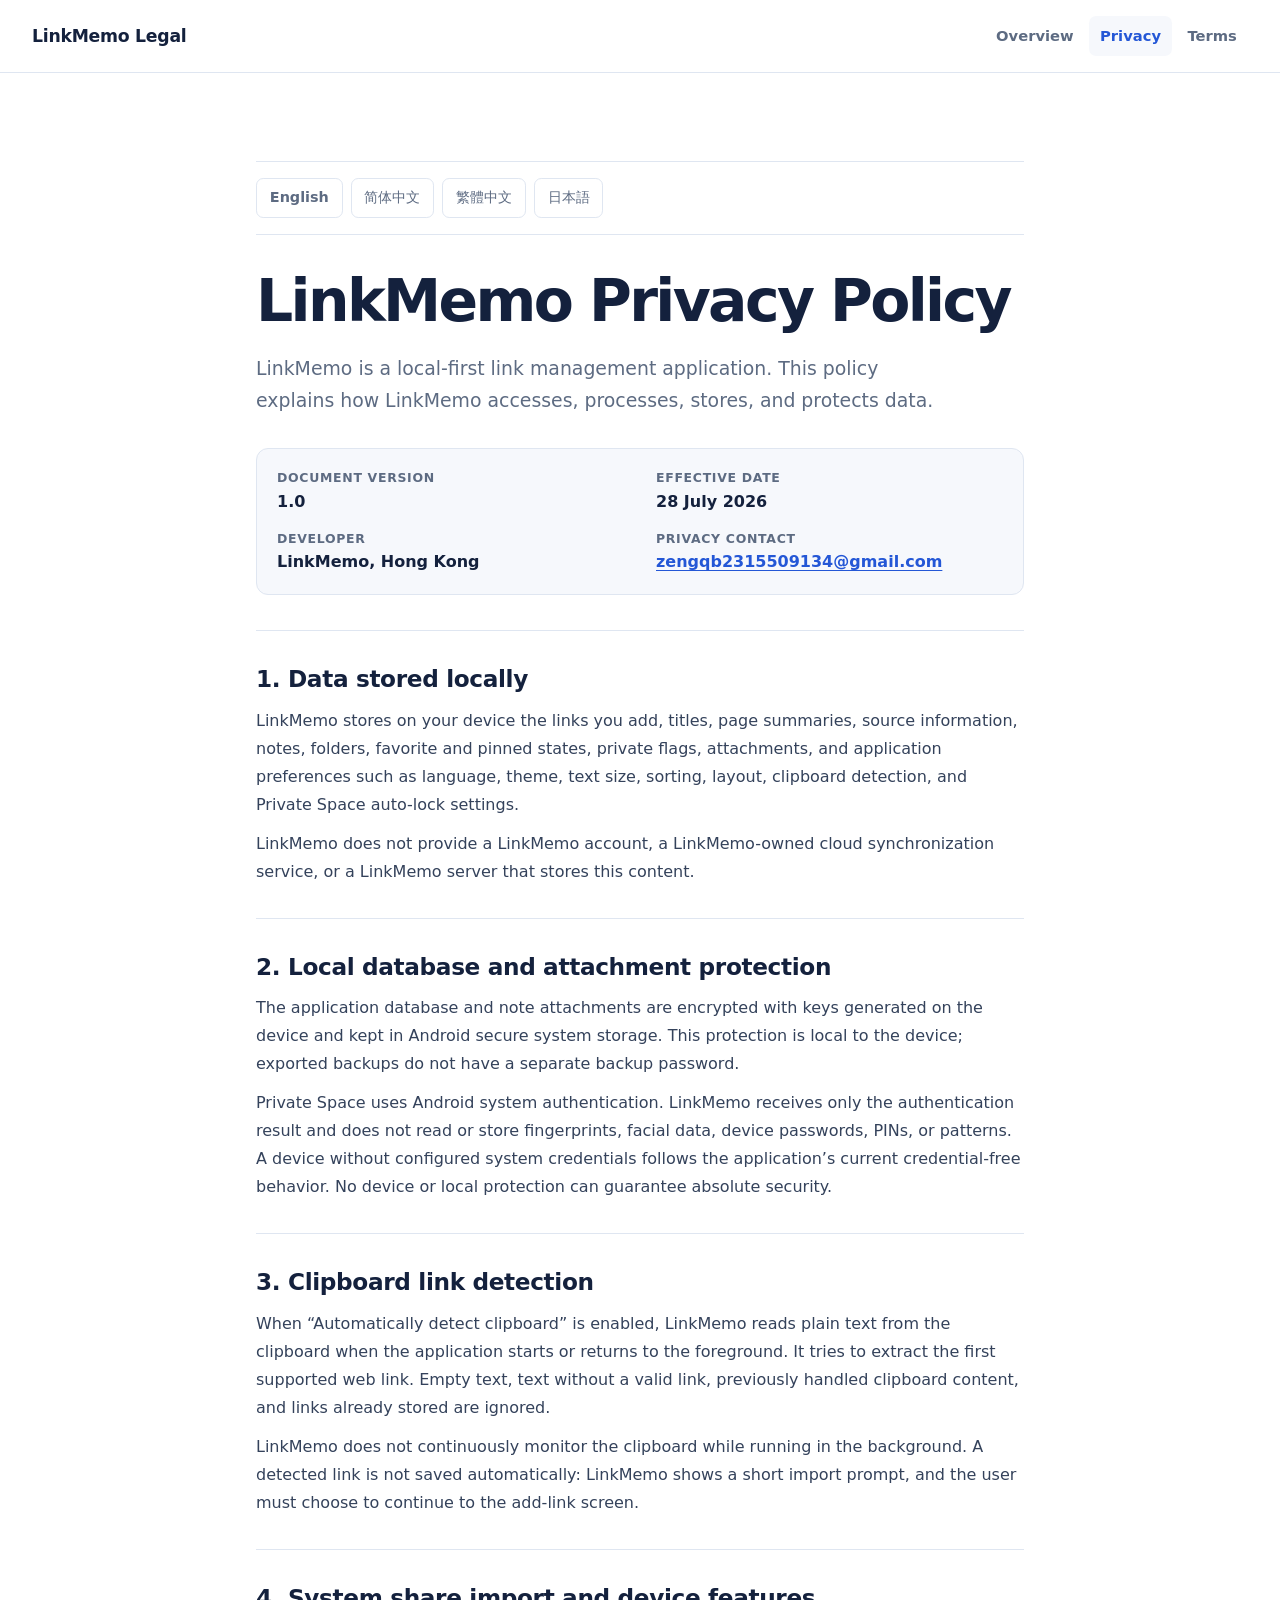
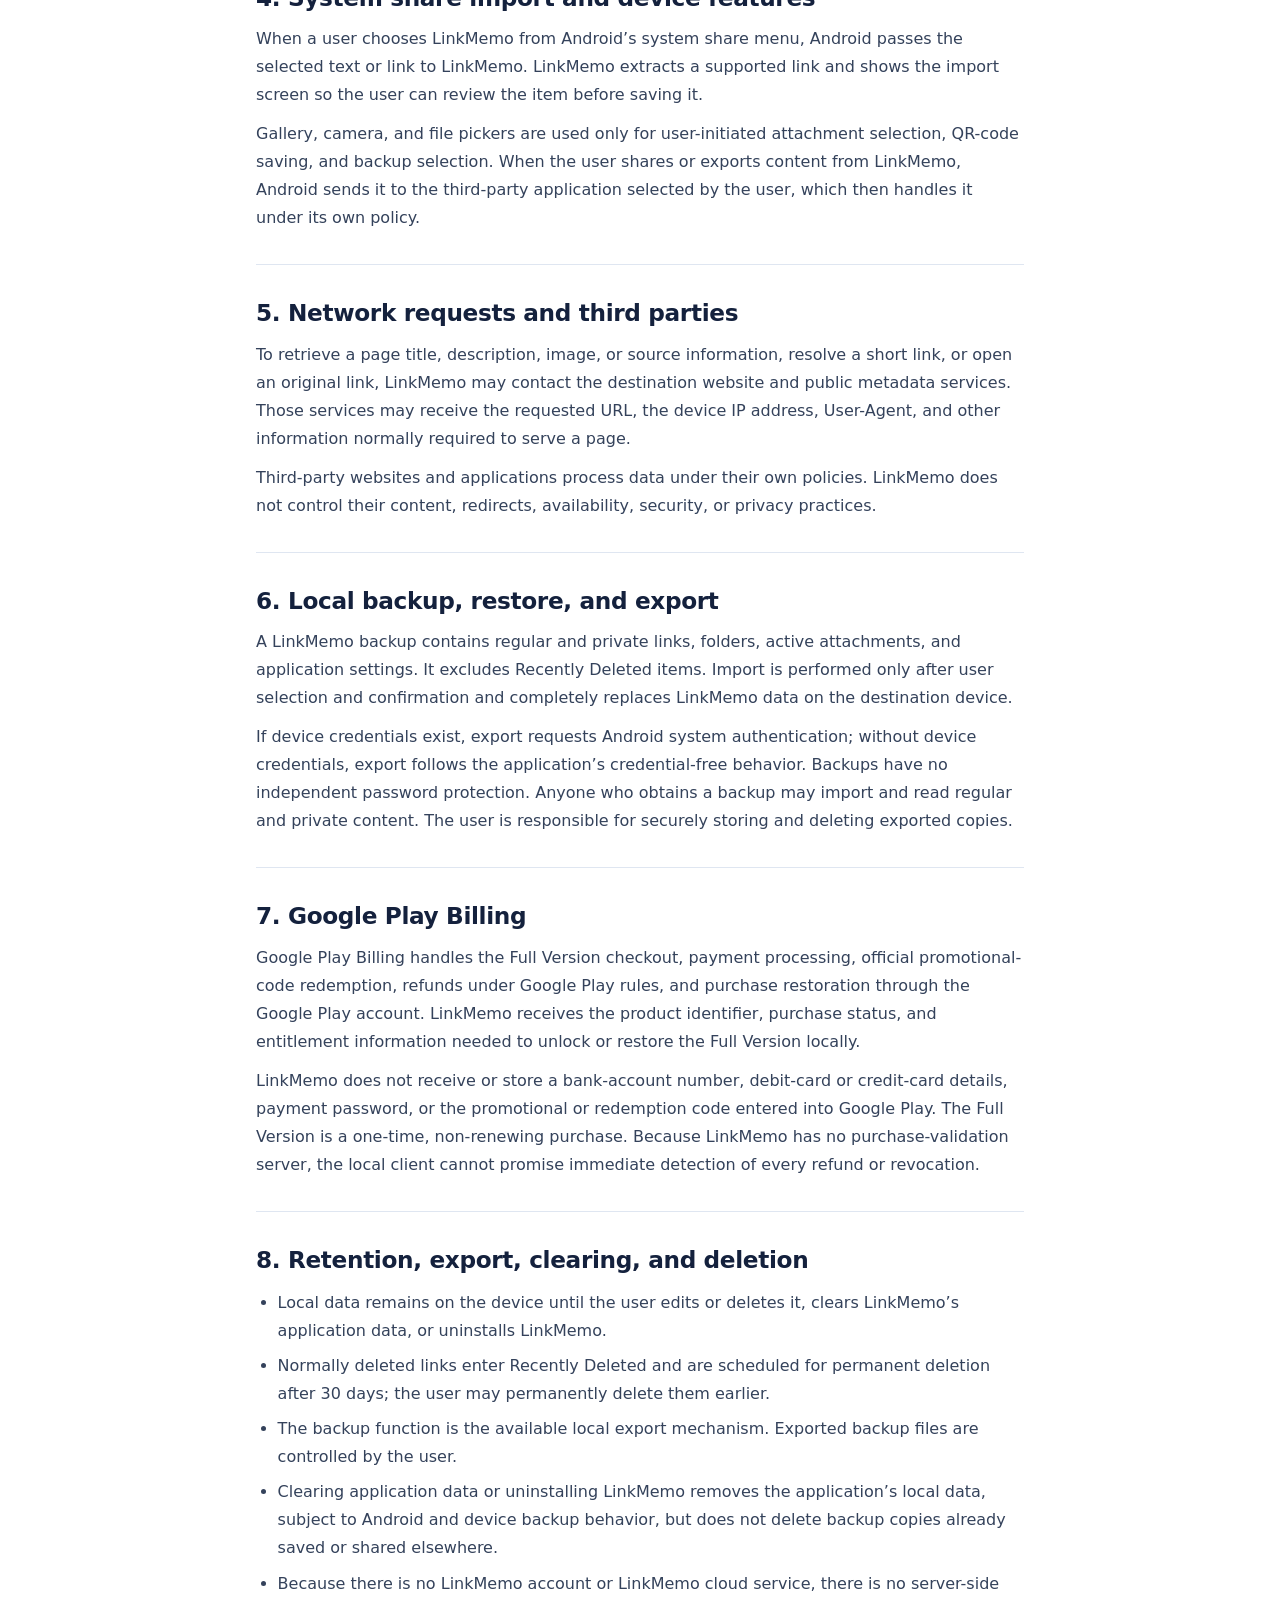
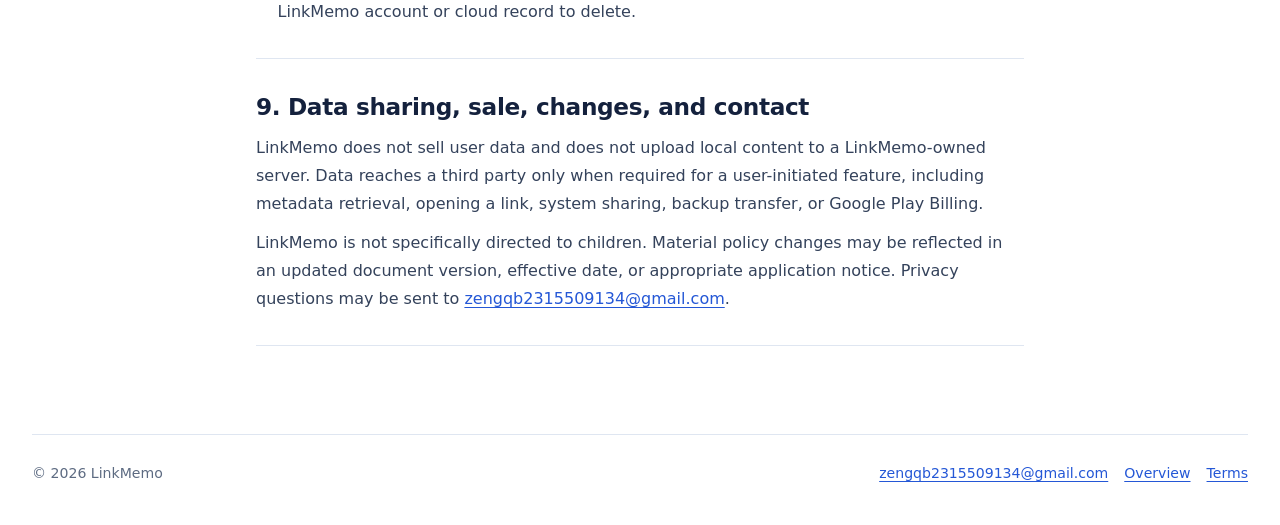
==== privacy.html @ 9e6c11bb "Publish LinkMemo legal pages" ====
<!doctype html>
<html lang="en">
  <head>
    <meta charset="utf-8">
    <meta name="viewport" content="width=device-width, initial-scale=1">
    <meta name="description" content="LinkMemo Privacy Policy.">
    <title>LinkMemo Privacy Policy</title>
    <link rel="stylesheet" href="styles.css">
  </head>
  <body>
    <a class="skip-link" href="#content">Skip to content</a>
    <header class="site-header">
      <div class="header-inner">
        <a class="brand" href="index.html">LinkMemo Legal</a>
        <nav class="site-nav" aria-label="Primary navigation">
          <a href="index.html">Overview</a>
          <a href="privacy.html" aria-current="page">Privacy</a>
          <a href="terms.html">Terms</a>
        </nav>
      </div>
    </header>

    <main id="content" class="page-shell">
      <nav class="language-switcher" aria-label="Language">
        <a href="#en" lang="en">English</a>
        <a href="#zh-cn" lang="zh-CN">简体中文</a>
        <a href="#zh-tw" lang="zh-Hant">繁體中文</a>
        <a href="#ja" lang="ja">日本語</a>
      </nav>

      <div class="language-stack">
        <article id="en" class="language-panel" lang="en">
          <header class="document-header">
            <h1>LinkMemo Privacy Policy</h1>
            <p class="document-summary">
              LinkMemo is a local-first link management application. This policy
              explains how LinkMemo accesses, processes, stores, and protects data.
            </p>
            <dl class="document-meta">
              <div><dt>Document version</dt><dd>1.0</dd></div>
              <div><dt>Effective date</dt><dd><time datetime="2026-07-28">28 July 2026</time></dd></div>
              <div><dt>Developer</dt><dd>LinkMemo, Hong Kong</dd></div>
              <div><dt>Privacy contact</dt><dd><a href="mailto:zengqb2315509134@gmail.com">zengqb2315509134@gmail.com</a></dd></div>
            </dl>
          </header>
          <section class="legal-section">
            <h2>1. Data stored locally</h2>
            <p>LinkMemo stores on your device the links you add, titles, page summaries, source information, notes, folders, favorite and pinned states, private flags, attachments, and application preferences such as language, theme, text size, sorting, layout, clipboard detection, and Private Space auto-lock settings.</p>
            <p>LinkMemo does not provide a LinkMemo account, a LinkMemo-owned cloud synchronization service, or a LinkMemo server that stores this content.</p>
          </section>
          <section class="legal-section">
            <h2>2. Local database and attachment protection</h2>
            <p>The application database and note attachments are encrypted with keys generated on the device and kept in Android secure system storage. This protection is local to the device; exported backups do not have a separate backup password.</p>
            <p>Private Space uses Android system authentication. LinkMemo receives only the authentication result and does not read or store fingerprints, facial data, device passwords, PINs, or patterns. A device without configured system credentials follows the application’s current credential-free behavior. No device or local protection can guarantee absolute security.</p>
          </section>
          <section class="legal-section">
            <h2>3. Clipboard link detection</h2>
            <p>When “Automatically detect clipboard” is enabled, LinkMemo reads plain text from the clipboard when the application starts or returns to the foreground. It tries to extract the first supported web link. Empty text, text without a valid link, previously handled clipboard content, and links already stored are ignored.</p>
            <p>LinkMemo does not continuously monitor the clipboard while running in the background. A detected link is not saved automatically: LinkMemo shows a short import prompt, and the user must choose to continue to the add-link screen.</p>
          </section>
          <section class="legal-section">
            <h2>4. System share import and device features</h2>
            <p>When a user chooses LinkMemo from Android’s system share menu, Android passes the selected text or link to LinkMemo. LinkMemo extracts a supported link and shows the import screen so the user can review the item before saving it.</p>
            <p>Gallery, camera, and file pickers are used only for user-initiated attachment selection, QR-code saving, and backup selection. When the user shares or exports content from LinkMemo, Android sends it to the third-party application selected by the user, which then handles it under its own policy.</p>
          </section>
          <section class="legal-section">
            <h2>5. Network requests and third parties</h2>
            <p>To retrieve a page title, description, image, or source information, resolve a short link, or open an original link, LinkMemo may contact the destination website and public metadata services. Those services may receive the requested URL, the device IP address, User-Agent, and other information normally required to serve a page.</p>
            <p>Third-party websites and applications process data under their own policies. LinkMemo does not control their content, redirects, availability, security, or privacy practices.</p>
          </section>
          <section class="legal-section">
            <h2>6. Local backup, restore, and export</h2>
            <p>A LinkMemo backup contains regular and private links, folders, active attachments, and application settings. It excludes Recently Deleted items. Import is performed only after user selection and confirmation and completely replaces LinkMemo data on the destination device.</p>
            <p>If device credentials exist, export requests Android system authentication; without device credentials, export follows the application’s credential-free behavior. Backups have no independent password protection. Anyone who obtains a backup may import and read regular and private content. The user is responsible for securely storing and deleting exported copies.</p>
          </section>
          <section class="legal-section">
            <h2>7. Google Play Billing</h2>
            <p>Google Play Billing handles the Full Version checkout, payment processing, official promotional-code redemption, refunds under Google Play rules, and purchase restoration through the Google Play account. LinkMemo receives the product identifier, purchase status, and entitlement information needed to unlock or restore the Full Version locally.</p>
            <p>LinkMemo does not receive or store a bank-account number, debit-card or credit-card details, payment password, or the promotional or redemption code entered into Google Play. The Full Version is a one-time, non-renewing purchase. Because LinkMemo has no purchase-validation server, the local client cannot promise immediate detection of every refund or revocation.</p>
          </section>
          <section class="legal-section">
            <h2>8. Retention, export, clearing, and deletion</h2>
            <ul>
              <li>Local data remains on the device until the user edits or deletes it, clears LinkMemo’s application data, or uninstalls LinkMemo.</li>
              <li>Normally deleted links enter Recently Deleted and are scheduled for permanent deletion after 30 days; the user may permanently delete them earlier.</li>
              <li>The backup function is the available local export mechanism. Exported backup files are controlled by the user.</li>
              <li>Clearing application data or uninstalling LinkMemo removes the application’s local data, subject to Android and device backup behavior, but does not delete backup copies already saved or shared elsewhere.</li>
              <li>Because there is no LinkMemo account or LinkMemo cloud service, there is no server-side LinkMemo account or cloud record to delete.</li>
            </ul>
          </section>
          <section class="legal-section">
            <h2>9. Data sharing, sale, changes, and contact</h2>
            <p>LinkMemo does not sell user data and does not upload local content to a LinkMemo-owned server. Data reaches a third party only when required for a user-initiated feature, including metadata retrieval, opening a link, system sharing, backup transfer, or Google Play Billing.</p>
            <p>LinkMemo is not specifically directed to children. Material policy changes may be reflected in an updated document version, effective date, or appropriate application notice. Privacy questions may be sent to <a href="mailto:zengqb2315509134@gmail.com">zengqb2315509134@gmail.com</a>.</p>
          </section>
        </article>

        <article id="zh-cn" class="language-panel" lang="zh-CN">
          <header class="document-header">
            <h1>LinkMemo 隐私政策</h1>
            <p class="document-summary">LinkMemo是一款以本地存储为主的链接管理应用。本政策说明LinkMemo如何访问、处理、保存和保护数据。</p>
            <dl class="document-meta">
              <div><dt>文档版本</dt><dd>1.0</dd></div>
              <div><dt>生效日期</dt><dd><time datetime="2026-07-28">2026年7月28日</time></dd></div>
              <div><dt>开发者名称</dt><dd>LinkMemo（香港）</dd></div>
              <div><dt>隐私联系邮箱</dt><dd><a href="mailto:zengqb2315509134@gmail.com">zengqb2315509134@gmail.com</a></dd></div>
            </dl>
          </header>
          <section class="legal-section">
            <h2>1. 本地保存的数据</h2>
            <p>LinkMemo会在设备本地保存用户主动添加的链接、标题、网页摘要、来源信息、备注、文件夹、收藏与置顶状态、私密标记、附件，以及语言、主题、字号、排序、布局、剪贴板检测和私密空间自动锁定等应用设置。</p>
            <p>LinkMemo不提供LinkMemo账号、自有云同步服务，也没有保存这些内容的LinkMemo服务器。</p>
          </section>
          <section class="legal-section">
            <h2>2. 本地数据库与附件保护</h2>
            <p>应用数据库和备注附件使用设备本地生成并保存在Android系统安全存储中的密钥进行加密。该保护仅适用于设备本地；导出的备份文件没有独立备份密码。</p>
            <p>私密空间使用Android系统身份验证。LinkMemo只接收验证结果，不读取或保存指纹、面容、设备密码、PIN或图案。没有设置系统凭据的设备会按照应用当前的免凭据规则运行。任何设备或本地保护都无法保证绝对安全。</p>
          </section>
          <section class="legal-section">
            <h2>3. 剪贴板链接检测</h2>
            <p>启用“自动检测剪贴板”后，LinkMemo会在应用启动或重新回到前台时读取剪贴板纯文本，并尝试提取其中第一个受支持的网页链接。空文本、不含有效链接的文本、已经处理过的剪贴板内容以及已保存的重复链接会被忽略。</p>
            <p>LinkMemo不会在后台持续监控剪贴板，也不会自动保存检测到的链接。应用只会短暂显示导入提示，用户需要主动点击后才会进入添加链接页面。</p>
          </section>
          <section class="legal-section">
            <h2>4. 系统分享导入与设备功能</h2>
            <p>用户从Android系统分享菜单选择LinkMemo时，Android会把用户选择的文本或链接交给LinkMemo。LinkMemo会提取受支持的链接并显示导入页面，由用户检查后决定是否保存。</p>
            <p>相册、相机和文件选择器仅用于用户主动选择附件、保存二维码或选择备份。用户从LinkMemo分享或导出内容时，Android会把内容交给用户选择的第三方应用，后续处理受该第三方政策约束。</p>
          </section>
          <section class="legal-section">
            <h2>5. 网络请求与第三方</h2>
            <p>为获取网页标题、描述、图片或来源信息、解析短链接或打开原链接，LinkMemo可能连接目标网站及公开元数据服务。这些服务可能收到请求URL、设备IP地址、User-Agent以及正常提供网页所需的信息。</p>
            <p>第三方网站和应用按照其自身政策处理数据。LinkMemo无法控制其内容、跳转、可用性、安全性或隐私做法。</p>
          </section>
          <section class="legal-section">
            <h2>6. 本地备份、恢复与导出</h2>
            <p>LinkMemo备份包含普通和私密链接、文件夹、有效附件及应用设置，但不包含最近删除。导入只会在用户选择文件并确认后进行，并会完全替换目标设备中的LinkMemo数据。</p>
            <p>设备设有系统凭据时，导出会请求Android系统验证；没有系统凭据时，导出按照应用当前的免凭据规则进行。备份没有独立密码保护，任何取得备份的人都可能导入并读取普通及私密内容。用户负责安全保管和删除导出的副本。</p>
          </section>
          <section class="legal-section">
            <h2>7. Google Play Billing</h2>
            <p>Google Play Billing负责完整版结账与付款处理、官方促销码兑换、依Google Play规则进行的退款，以及通过Google Play账号恢复购买。LinkMemo会接收在本地解锁或恢复完整版所需的商品标识、购买状态和权益信息。</p>
            <p>LinkMemo不会接收或保存银行账户、借记卡或信用卡资料、付款密码，也不会接收用户在Google Play输入的促销码或兑换码。完整版是一次性买断，不是订阅且不会自动续费。由于LinkMemo没有购买验证服务器，本地客户端无法承诺立即识别每一次退款或权益撤销。</p>
          </section>
          <section class="legal-section">
            <h2>8. 数据保留、导出、清除与删除</h2>
            <ul>
              <li>本地数据会保留在设备上，直至用户编辑或删除、清除LinkMemo应用数据或卸载LinkMemo。</li>
              <li>普通删除的链接会进入最近删除，并计划在30天后永久清除；用户可以提前永久删除。</li>
              <li>备份功能是当前提供的本地导出方式，导出的备份文件由用户控制。</li>
              <li>清除应用数据或卸载LinkMemo会移除应用本地数据，但仍受Android和设备备份行为影响；已经保存或分享至其他位置的备份副本不会因此删除。</li>
              <li>由于没有LinkMemo账号或云服务，因此不存在需要删除的LinkMemo服务端账号或云端记录。</li>
            </ul>
          </section>
          <section class="legal-section">
            <h2>9. 数据分享、出售、政策变更与联系</h2>
            <p>LinkMemo不会出售用户数据，也不会把本地内容上传到LinkMemo自有服务器。只有用户主动使用网页信息获取、打开链接、系统分享、备份传输或Google Play Billing等功能时，相关数据才会按功能需要交给对应第三方。</p>
            <p>LinkMemo并非专门面向儿童设计。若政策发生重要变化，会更新文档版本、生效日期或在应用中提供适当通知。隐私问题请联系<a href="mailto:zengqb2315509134@gmail.com">zengqb2315509134@gmail.com</a>。</p>
          </section>
        </article>

        <article id="zh-tw" class="language-panel" lang="zh-Hant">
          <header class="document-header">
            <h1>LinkMemo 私隱政策</h1>
            <p class="document-summary">LinkMemo是一款以本機儲存為主的連結管理應用程式。本政策說明LinkMemo如何存取、處理、保存及保護資料。</p>
            <dl class="document-meta">
              <div><dt>文件版本</dt><dd>1.0</dd></div>
              <div><dt>生效日期</dt><dd><time datetime="2026-07-28">2026年7月28日</time></dd></div>
              <div><dt>開發者名稱</dt><dd>LinkMemo（香港）</dd></div>
              <div><dt>私隱聯絡電郵</dt><dd><a href="mailto:zengqb2315509134@gmail.com">zengqb2315509134@gmail.com</a></dd></div>
            </dl>
          </header>
          <section class="legal-section">
            <h2>1. 本機儲存的資料</h2>
            <p>LinkMemo會在裝置本機儲存用戶主動加入的連結、標題、網頁摘要、來源資料、備註、資料夾、收藏與置頂狀態、私密標記、附件，以及語言、主題、字體大小、排序、版面、剪貼簿偵測和私密空間自動鎖定等設定。</p>
            <p>LinkMemo不提供LinkMemo帳戶、自有雲端同步服務，也沒有儲存這些內容的LinkMemo伺服器。</p>
          </section>
          <section class="legal-section">
            <h2>2. 本機資料庫與附件保護</h2>
            <p>應用程式資料庫和備註附件使用裝置本機產生並存於Android系統安全儲存區的密鑰加密。此保護只適用於裝置本機；匯出的備份檔案沒有獨立備份密碼。</p>
            <p>私密空間使用Android系統驗證。LinkMemo只接收驗證結果，不會讀取或保存指紋、面容、裝置密碼、PIN或圖案。未設定系統憑據的裝置會按照應用程式目前的免憑據規則運作。任何裝置或本機保護均無法保證絕對安全。</p>
          </section>
          <section class="legal-section">
            <h2>3. 剪貼簿連結偵測</h2>
            <p>啟用「自動偵測剪貼簿」後，LinkMemo會在應用程式啟動或重新回到前景時讀取剪貼簿純文字，並嘗試擷取第一個支援的網頁連結。空白文字、不含有效連結的文字、已處理的剪貼簿內容及已儲存的重複連結會被忽略。</p>
            <p>LinkMemo不會在背景持續監察剪貼簿，也不會自動儲存偵測到的連結。應用程式只會短暫顯示匯入提示，用戶須主動點按才會進入新增連結頁面。</p>
          </section>
          <section class="legal-section">
            <h2>4. 系統分享匯入與裝置功能</h2>
            <p>用戶從Android系統分享選單選擇LinkMemo時，Android會把所選文字或連結交給LinkMemo。LinkMemo會擷取支援的連結並顯示匯入頁面，由用戶檢查後決定是否儲存。</p>
            <p>相簿、相機及檔案選擇器只用於用戶主動選擇附件、儲存二維碼或選擇備份。用戶從LinkMemo分享或匯出內容時，Android會把內容交給用戶選擇的第三方應用程式，後續處理受該第三方政策約束。</p>
          </section>
          <section class="legal-section">
            <h2>5. 網絡請求與第三方</h2>
            <p>為取得網頁標題、描述、圖片或來源資料、解析短連結或開啟原連結，LinkMemo可能連接目標網站及公開元資料服務。這些服務可能收到請求網址、裝置IP地址、User-Agent及正常提供網頁所需的資料。</p>
            <p>第三方網站及應用程式按照其自身政策處理資料。LinkMemo無法控制其內容、跳轉、可用性、安全性或私隱做法。</p>
          </section>
          <section class="legal-section">
            <h2>6. 本機備份、還原與匯出</h2>
            <p>LinkMemo備份包含普通及私密連結、資料夾、有效附件與應用程式設定，但不包含最近刪除。匯入只會在用戶選擇檔案並確認後進行，並會完全取代目標裝置中的LinkMemo資料。</p>
            <p>裝置設有系統憑據時，匯出會要求Android系統驗證；沒有系統憑據時，匯出按照應用程式目前的免憑據規則進行。備份沒有獨立密碼保護，任何取得備份的人都可能匯入及讀取普通與私密內容。用戶負責安全保管及刪除匯出的副本。</p>
          </section>
          <section class="legal-section">
            <h2>7. Google Play Billing</h2>
            <p>Google Play Billing負責完整版結帳及付款處理、官方促銷碼兌換、依Google Play規則進行的退款，以及透過Google Play帳戶還原購買。LinkMemo會接收在本機解鎖或還原完整版所需的商品識別碼、購買狀態及權益資料。</p>
            <p>LinkMemo不會接收或保存銀行帳戶、扣賬卡或信用卡資料、付款密碼，也不會接收用戶在Google Play輸入的促銷碼或兌換碼。完整版為一次性買斷，不是訂閱且不會自動續費。由於LinkMemo沒有購買驗證伺服器，本機客戶端無法承諾立即識別每次退款或權益撤銷。</p>
          </section>
          <section class="legal-section">
            <h2>8. 資料保留、匯出、清除與刪除</h2>
            <ul>
              <li>本機資料會保留在裝置上，直至用戶編輯或刪除、清除LinkMemo應用程式資料或解除安裝LinkMemo。</li>
              <li>一般刪除的連結會進入最近刪除，並計劃於30日後永久清除；用戶可提前永久刪除。</li>
              <li>備份功能是目前提供的本機匯出方式，匯出的備份檔案由用戶控制。</li>
              <li>清除應用程式資料或解除安裝LinkMemo會移除應用程式本機資料，但仍受Android及裝置備份行為影響；已儲存或分享至其他位置的備份副本不會因此刪除。</li>
              <li>由於沒有LinkMemo帳戶或雲端服務，因此不存在需要刪除的LinkMemo伺服器帳戶或雲端記錄。</li>
            </ul>
          </section>
          <section class="legal-section">
            <h2>9. 資料分享、出售、政策變更與聯絡</h2>
            <p>LinkMemo不會出售用戶資料，也不會把本機內容上傳至LinkMemo自有伺服器。只有用戶主動使用網頁資料取得、開啟連結、系統分享、備份傳輸或Google Play Billing等功能時，相關資料才會按功能需要交予對應第三方。</p>
            <p>LinkMemo並非特別為兒童設計。如政策有重大變更，會更新文件版本、生效日期或在應用程式中提供適當通知。私隱問題請聯絡<a href="mailto:zengqb2315509134@gmail.com">zengqb2315509134@gmail.com</a>。</p>
          </section>
        </article>

        <article id="ja" class="language-panel" lang="ja">
          <header class="document-header">
            <h1>LinkMemo プライバシーポリシー</h1>
            <p class="document-summary">LinkMemoはローカル保存を基本とするリンク管理アプリです。本ポリシーは、データへのアクセス、処理、保存および保護について説明します。</p>
            <dl class="document-meta">
              <div><dt>文書バージョン</dt><dd>1.0</dd></div>
              <div><dt>施行日</dt><dd><time datetime="2026-07-28">2026年7月28日</time></dd></div>
              <div><dt>開発者名</dt><dd>LinkMemo（香港）</dd></div>
              <div><dt>プライバシー連絡先</dt><dd><a href="mailto:zengqb2315509134@gmail.com">zengqb2315509134@gmail.com</a></dd></div>
            </dl>
          </header>
          <section class="legal-section">
            <h2>1. 端末内に保存するデータ</h2>
            <p>LinkMemoは、利用者が追加したリンク、タイトル、ページ概要、提供元情報、メモ、フォルダ、お気に入り、固定状態、非公開フラグ、添付ファイル、ならびに言語、テーマ、文字サイズ、並び順、表示形式、クリップボード検出、プライベートスペースの自動ロックなどの設定を端末内に保存します。</p>
            <p>LinkMemoは、LinkMemoアカウント、独自のクラウド同期サービス、またはこれらの内容を保存するLinkMemoサーバーを提供していません。</p>
          </section>
          <section class="legal-section">
            <h2>2. ローカルデータベースと添付ファイルの保護</h2>
            <p>アプリのデータベースとメモの添付ファイルは、端末内で生成されAndroidの安全なシステムストレージに保存された鍵で暗号化されます。この保護は端末内のデータに適用され、書き出したバックアップには独立したバックアップ用パスワードがありません。</p>
            <p>プライベートスペースはAndroidのシステム認証を利用します。LinkMemoが受け取るのは認証結果のみで、指紋、顔情報、端末パスワード、PIN、パターンを読み取りまたは保存しません。システム認証情報がない端末では、アプリの現在の認証情報なしの動作に従います。端末またはローカル保護によって完全な安全性を保証することはできません。</p>
          </section>
          <section class="legal-section">
            <h2>3. クリップボードのリンク検出</h2>
            <p>「クリップボードを自動検出」が有効な場合、LinkMemoはアプリの起動時または前面に戻った時にクリップボードのプレーンテキストを読み取り、最初の対応ウェブリンクの抽出を試みます。空のテキスト、有効なリンクを含まないテキスト、処理済みのクリップボード内容、保存済みの重複リンクは無視されます。</p>
            <p>LinkMemoはバックグラウンドでクリップボードを継続監視せず、検出したリンクを自動保存しません。短時間の取込み案内を表示し、利用者が選択した場合にのみリンク追加画面へ進みます。</p>
          </section>
          <section class="legal-section">
            <h2>4. システム共有による取込みと端末機能</h2>
            <p>利用者がAndroidの共有メニューからLinkMemoを選ぶと、Androidは選択されたテキストまたはリンクをLinkMemoへ渡します。LinkMemoは対応するリンクを抽出して取込み画面を表示し、利用者は保存前に内容を確認できます。</p>
            <p>写真、カメラ、ファイル選択は、利用者が添付ファイルの選択、QRコードの保存、バックアップの選択を開始した場合にのみ使用します。LinkMemoから内容を共有または書き出す場合、Androidは利用者が選択した第三者アプリへ内容を渡し、その後は当該第三者のポリシーに従って処理されます。</p>
          </section>
          <section class="legal-section">
            <h2>5. ネットワーク要求と第三者</h2>
            <p>ページのタイトル、説明、画像、提供元情報の取得、短縮リンクの解決、元リンクの表示のため、LinkMemoは対象ウェブサイトおよび公開メタデータサービスへ接続する場合があります。これらのサービスは、要求されたURL、端末のIPアドレス、User-Agent、その他ページ提供に通常必要な情報を受け取る場合があります。</p>
            <p>第三者のウェブサイトとアプリは、それぞれのポリシーに従ってデータを処理します。LinkMemoはその内容、リダイレクト、可用性、安全性またはプライバシー慣行を管理しません。</p>
          </section>
          <section class="legal-section">
            <h2>6. ローカルバックアップ、復元、書き出し</h2>
            <p>LinkMemoのバックアップには、通常および非公開リンク、フォルダ、有効な添付ファイル、アプリ設定が含まれ、「最近削除」項目は含まれません。読込みは利用者がファイルを選択して確認した後にのみ実行され、対象端末のLinkMemoデータを完全に置き換えます。</p>
            <p>端末認証情報がある場合、書き出し前にAndroidシステム認証を求めます。認証情報がない場合は、アプリの現在の認証情報なしの動作に従います。バックアップには独立したパスワード保護がなく、取得者が通常および非公開内容を読み込んで閲覧できる可能性があります。書き出したコピーの安全な保管と削除は利用者の責任です。</p>
          </section>
          <section class="legal-section">
            <h2>7. Google Play Billing</h2>
            <p>Google Play Billingは、完全版の購入手続と支払処理、公式プロモーションコードの利用、Google Play規則に基づく返金、Google Playアカウントを通じた購入の復元を処理します。LinkMemoは、端末内で完全版を解除または復元するために必要な商品ID、購入状態および権利情報を受け取ります。</p>
            <p>LinkMemoは、銀行口座、デビットカードまたはクレジットカードの情報、支払パスワード、Google Playに入力されたプロモーションコードまたは引換コードを受け取り、保存しません。完全版は自動更新のない一回購入です。LinkMemoには購入検証サーバーがないため、ローカルクライアントがすべての返金または権利取消しを直ちに検出することは保証できません。</p>
          </section>
          <section class="legal-section">
            <h2>8. データの保持、書き出し、消去、削除</h2>
            <ul>
              <li>ローカルデータは、利用者による編集または削除、LinkMemoのアプリデータ消去、LinkMemoのアンインストールまで端末に保持されます。</li>
              <li>通常の削除を行ったリンクは「最近削除」へ移動し、30日後に完全削除される予定です。利用者はそれ以前に完全削除できます。</li>
              <li>バックアップ機能が現在提供されるローカルの書き出し方法であり、書き出したファイルは利用者が管理します。</li>
              <li>アプリデータの消去またはアンインストールはローカルのアプリデータを削除しますが、Androidおよび端末のバックアップ動作の影響を受けます。別の場所へ保存または共有済みのバックアップは削除されません。</li>
              <li>LinkMemoアカウントまたはクラウドサービスがないため、削除対象となるLinkMemo側のサーバーアカウントやクラウド記録はありません。</li>
            </ul>
          </section>
          <section class="legal-section">
            <h2>9. データ共有、販売、変更、連絡先</h2>
            <p>LinkMemoは利用者データを販売せず、ローカル内容をLinkMemo所有サーバーへアップロードしません。第三者へデータが渡るのは、ページ情報の取得、リンクの表示、システム共有、バックアップ転送、Google Play Billingなどを利用者が開始し、機能上必要な場合に限られます。</p>
            <p>LinkMemoは児童専用のサービスではありません。ポリシーに重要な変更がある場合、文書バージョン、施行日、またはアプリ内の適切な通知を更新します。プライバシーに関するお問い合わせは<a href="mailto:zengqb2315509134@gmail.com">zengqb2315509134@gmail.com</a>までお送りください。</p>
          </section>
        </article>
      </div>
    </main>

    <footer class="site-footer">
      <span>© 2026 LinkMemo</span>
      <div class="footer-links">
        <a href="mailto:zengqb2315509134@gmail.com">zengqb2315509134@gmail.com</a>
        <a href="index.html">Overview</a>
        <a href="terms.html">Terms</a>
      </div>
    </footer>
  </body>
</html>
---- styles.css ----
:root {
  color-scheme: light;
  --background: #ffffff;
  --surface: #f6f8fc;
  --surface-strong: #eef3fb;
  --text: #14213d;
  --muted: #5d6b82;
  --border: #dfe6f1;
  --accent: #2457d6;
  --accent-dark: #173eaa;
  --focus: #ffbf47;
  --content: 76rem;
  --reading: 48rem;
  font-family:
    Inter, ui-sans-serif, system-ui, -apple-system, BlinkMacSystemFont, "Segoe UI",
    "Noto Sans", "Noto Sans SC", "Noto Sans TC", "Noto Sans JP", sans-serif;
  font-synthesis: none;
}

* {
  box-sizing: border-box;
}

html {
  scroll-behavior: smooth;
}

body {
  min-width: 18rem;
  margin: 0;
  color: var(--text);
  background: var(--background);
  font-size: 1rem;
  line-height: 1.75;
  text-rendering: optimizeLegibility;
}

a {
  color: var(--accent);
  text-underline-offset: 0.18em;
}

a:hover {
  color: var(--accent-dark);
}

a:focus-visible {
  outline: 0.2rem solid var(--focus);
  outline-offset: 0.2rem;
  border-radius: 0.2rem;
}

.skip-link {
  position: absolute;
  top: 0.5rem;
  left: 0.5rem;
  z-index: 10;
  padding: 0.55rem 0.8rem;
  color: #ffffff;
  background: var(--text);
  transform: translateY(-160%);
}

.skip-link:focus {
  transform: translateY(0);
}

.site-header {
  border-bottom: 1px solid var(--border);
  background: rgba(255, 255, 255, 0.98);
}

.header-inner,
.page-shell,
.site-footer {
  width: min(calc(100% - 2rem), var(--content));
  margin-inline: auto;
}

.header-inner {
  display: flex;
  min-height: 4.5rem;
  align-items: center;
  justify-content: space-between;
  gap: 1.5rem;
}

.brand {
  color: var(--text);
  font-size: 1.08rem;
  font-weight: 750;
  letter-spacing: -0.015em;
  text-decoration: none;
  white-space: nowrap;
}

.site-nav {
  display: flex;
  flex-wrap: wrap;
  align-items: center;
  justify-content: flex-end;
  gap: 0.25rem;
}

.site-nav a {
  padding: 0.45rem 0.7rem;
  border-radius: 0.45rem;
  color: var(--muted);
  font-size: 0.92rem;
  font-weight: 650;
  text-decoration: none;
}

.site-nav a:hover,
.site-nav a[aria-current="page"] {
  color: var(--accent);
  background: var(--surface);
}

.page-shell {
  padding-block: clamp(2.5rem, 7vw, 5.5rem);
}

.page-intro,
.language-switcher,
.language-stack,
.document-footer {
  width: min(100%, var(--reading));
  margin-inline: auto;
}

.page-intro {
  margin-bottom: 2rem;
}

.page-intro h1,
.document-header h1 {
  max-width: 17ch;
  margin: 0;
  font-size: clamp(2.15rem, 6vw, 4.4rem);
  font-weight: 760;
  letter-spacing: -0.045em;
  line-height: 1.04;
}

.page-intro p,
.document-summary {
  max-width: 43rem;
  margin: 1.25rem 0 0;
  color: var(--muted);
  font-size: clamp(1.04rem, 2vw, 1.18rem);
  line-height: 1.7;
}

.language-switcher {
  display: flex;
  flex-wrap: wrap;
  gap: 0.5rem;
  margin-bottom: 2.25rem;
  padding-block: 1rem;
  border-block: 1px solid var(--border);
}

.language-switcher a {
  display: inline-flex;
  min-height: 2.5rem;
  align-items: center;
  padding: 0.35rem 0.8rem;
  border: 1px solid var(--border);
  border-radius: 0.45rem;
  color: var(--muted);
  background: var(--background);
  font-size: 0.9rem;
  font-weight: 680;
  text-decoration: none;
}

.language-switcher a:hover {
  border-color: #b5c4dc;
  color: var(--accent);
  background: var(--surface);
}

.language-panel {
  display: none;
  scroll-margin-top: 1rem;
}

.language-panel:first-child {
  display: block;
}

.language-stack:has(.language-panel:target) .language-panel {
  display: none;
}

.language-stack:has(.language-panel:target) .language-panel:target {
  display: block;
}

.document-header {
  padding-bottom: 2.2rem;
  border-bottom: 1px solid var(--border);
}

.document-header h1 {
  max-width: 20ch;
  font-size: clamp(2rem, 5vw, 3.65rem);
}

.document-meta {
  display: grid;
  grid-template-columns: repeat(2, minmax(0, 1fr));
  gap: 1rem 2rem;
  margin: 2rem 0 0;
  padding: 1.25rem;
  border: 1px solid var(--border);
  border-radius: 0.75rem;
  background: var(--surface);
}

.document-meta div {
  min-width: 0;
}

.document-meta dt {
  margin: 0 0 0.2rem;
  color: var(--muted);
  font-size: 0.78rem;
  font-weight: 750;
  letter-spacing: 0.055em;
  line-height: 1.4;
  text-transform: uppercase;
}

.document-meta dd {
  margin: 0;
  overflow-wrap: anywhere;
  font-weight: 650;
  line-height: 1.5;
}

.legal-section {
  padding-block: 2rem;
  border-bottom: 1px solid var(--border);
}

.legal-section h2 {
  margin: 0 0 0.75rem;
  font-size: clamp(1.18rem, 3vw, 1.45rem);
  letter-spacing: -0.015em;
  line-height: 1.35;
}

.legal-section p {
  margin: 0.7rem 0 0;
  color: #34425b;
}

.legal-section ul {
  margin: 0.85rem 0 0;
  padding-left: 1.35rem;
  color: #34425b;
}

.legal-section li + li {
  margin-top: 0.45rem;
}

.overview-grid {
  display: grid;
  grid-template-columns: repeat(2, minmax(0, 1fr));
  gap: 1rem;
}

.overview-link {
  display: block;
  min-height: 11rem;
  padding: 1.5rem;
  border: 1px solid var(--border);
  border-radius: 0.8rem;
  color: var(--text);
  background: var(--surface);
  text-decoration: none;
}

.overview-link:hover {
  border-color: #b5c4dc;
  color: var(--text);
  background: var(--surface-strong);
}

.overview-link strong {
  display: block;
  margin-bottom: 0.5rem;
  color: var(--accent);
  font-size: 1.2rem;
}

.overview-link span {
  display: block;
  color: var(--muted);
}

.document-footer {
  margin-top: 2rem;
  color: var(--muted);
  font-size: 0.92rem;
}

.site-footer {
  display: flex;
  flex-wrap: wrap;
  justify-content: space-between;
  gap: 1rem 2rem;
  padding-block: 1.6rem 2.5rem;
  border-top: 1px solid var(--border);
  color: var(--muted);
  font-size: 0.88rem;
}

.footer-links {
  display: flex;
  flex-wrap: wrap;
  gap: 1rem;
}

@media (max-width: 42rem) {
  .header-inner {
    min-height: auto;
    padding-block: 1rem;
    align-items: flex-start;
    flex-direction: column;
    gap: 0.6rem;
  }

  .site-nav {
    justify-content: flex-start;
    margin-inline: -0.45rem;
  }

  .page-shell {
    padding-block: 2.25rem 3.5rem;
  }

  .document-meta,
  .overview-grid {
    grid-template-columns: 1fr;
  }

  .document-meta {
    gap: 0.9rem;
  }

  .overview-link {
    min-height: auto;
  }

  .site-footer {
    flex-direction: column;
  }
}

@media (prefers-reduced-motion: reduce) {
  html {
    scroll-behavior: auto;
  }
}

@media print {
  .skip-link,
  .site-header,
  .language-switcher,
  .site-footer {
    display: none;
  }

  .page-shell,
  .language-stack,
  .language-panel {
    width: 100%;
    margin: 0;
    padding: 0;
  }

  .language-panel {
    display: block;
    break-after: page;
  }

  a {
    color: inherit;
    text-decoration: none;
  }
}
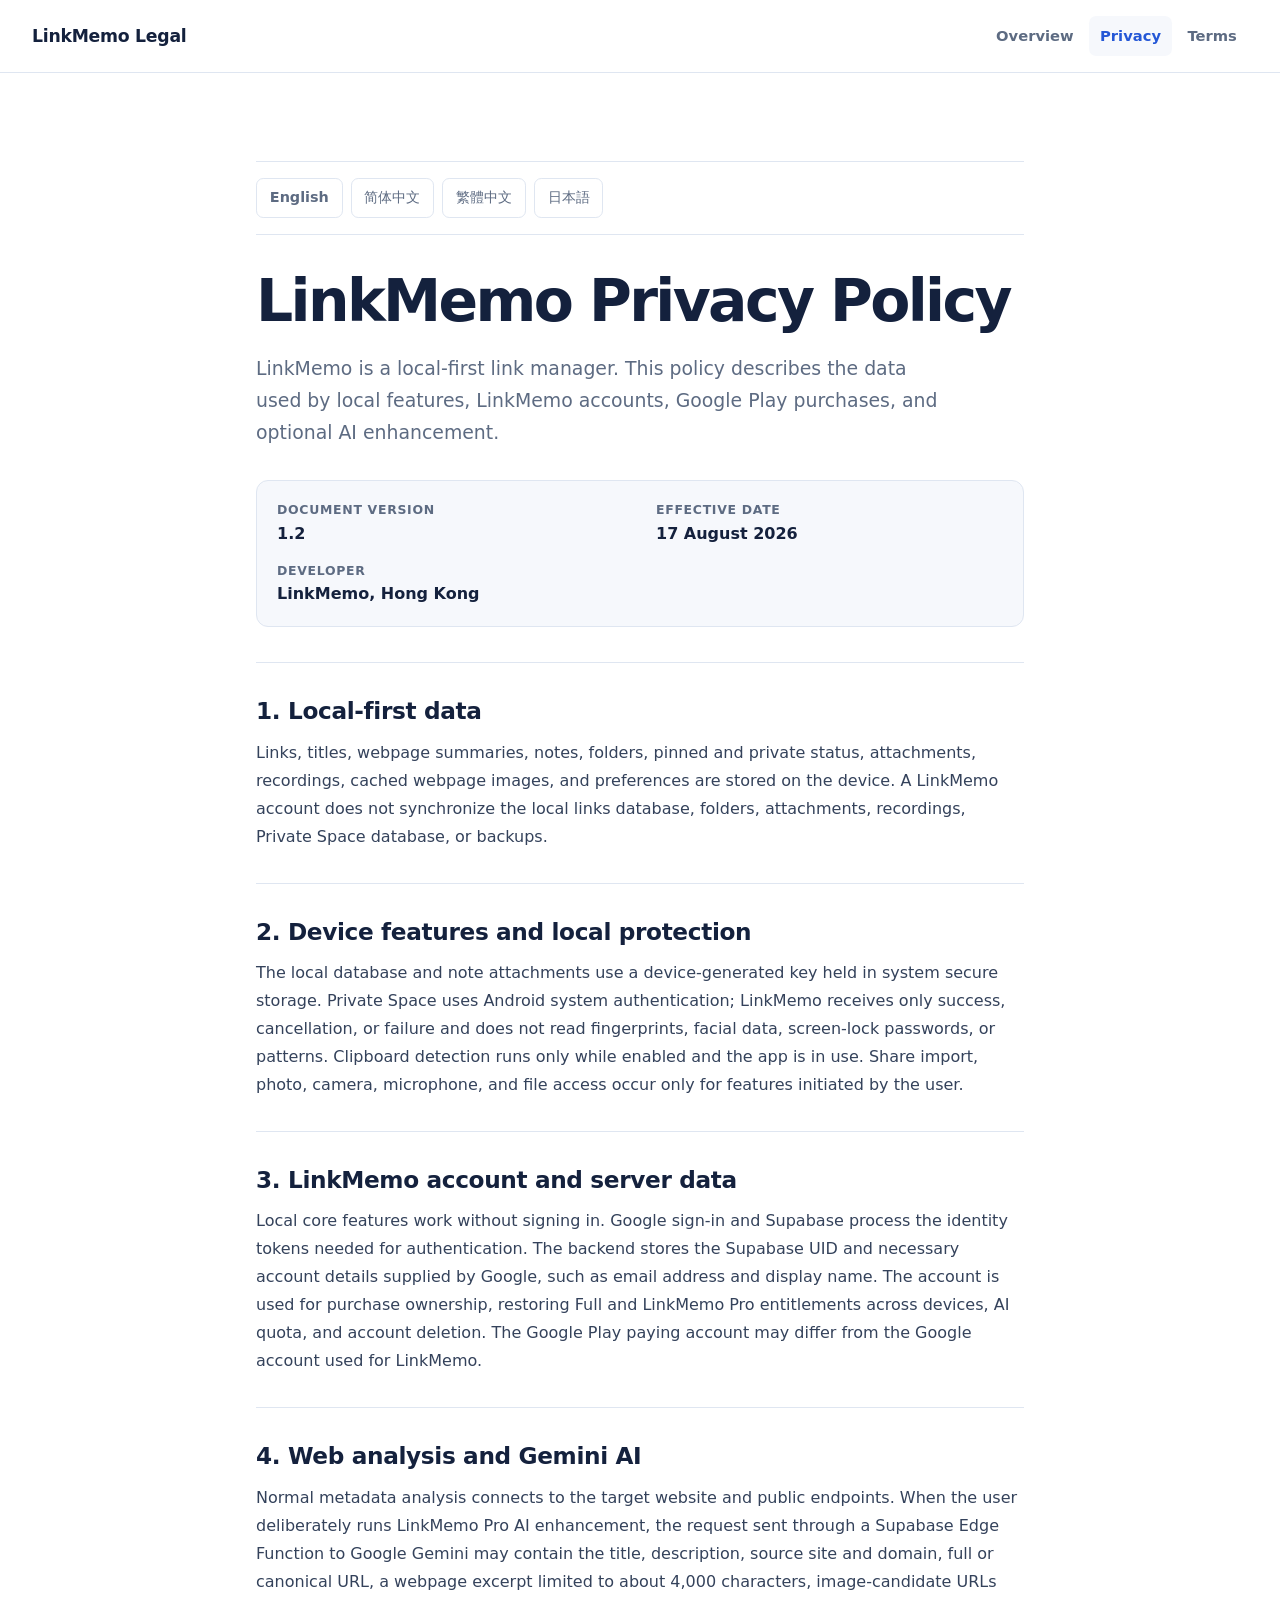
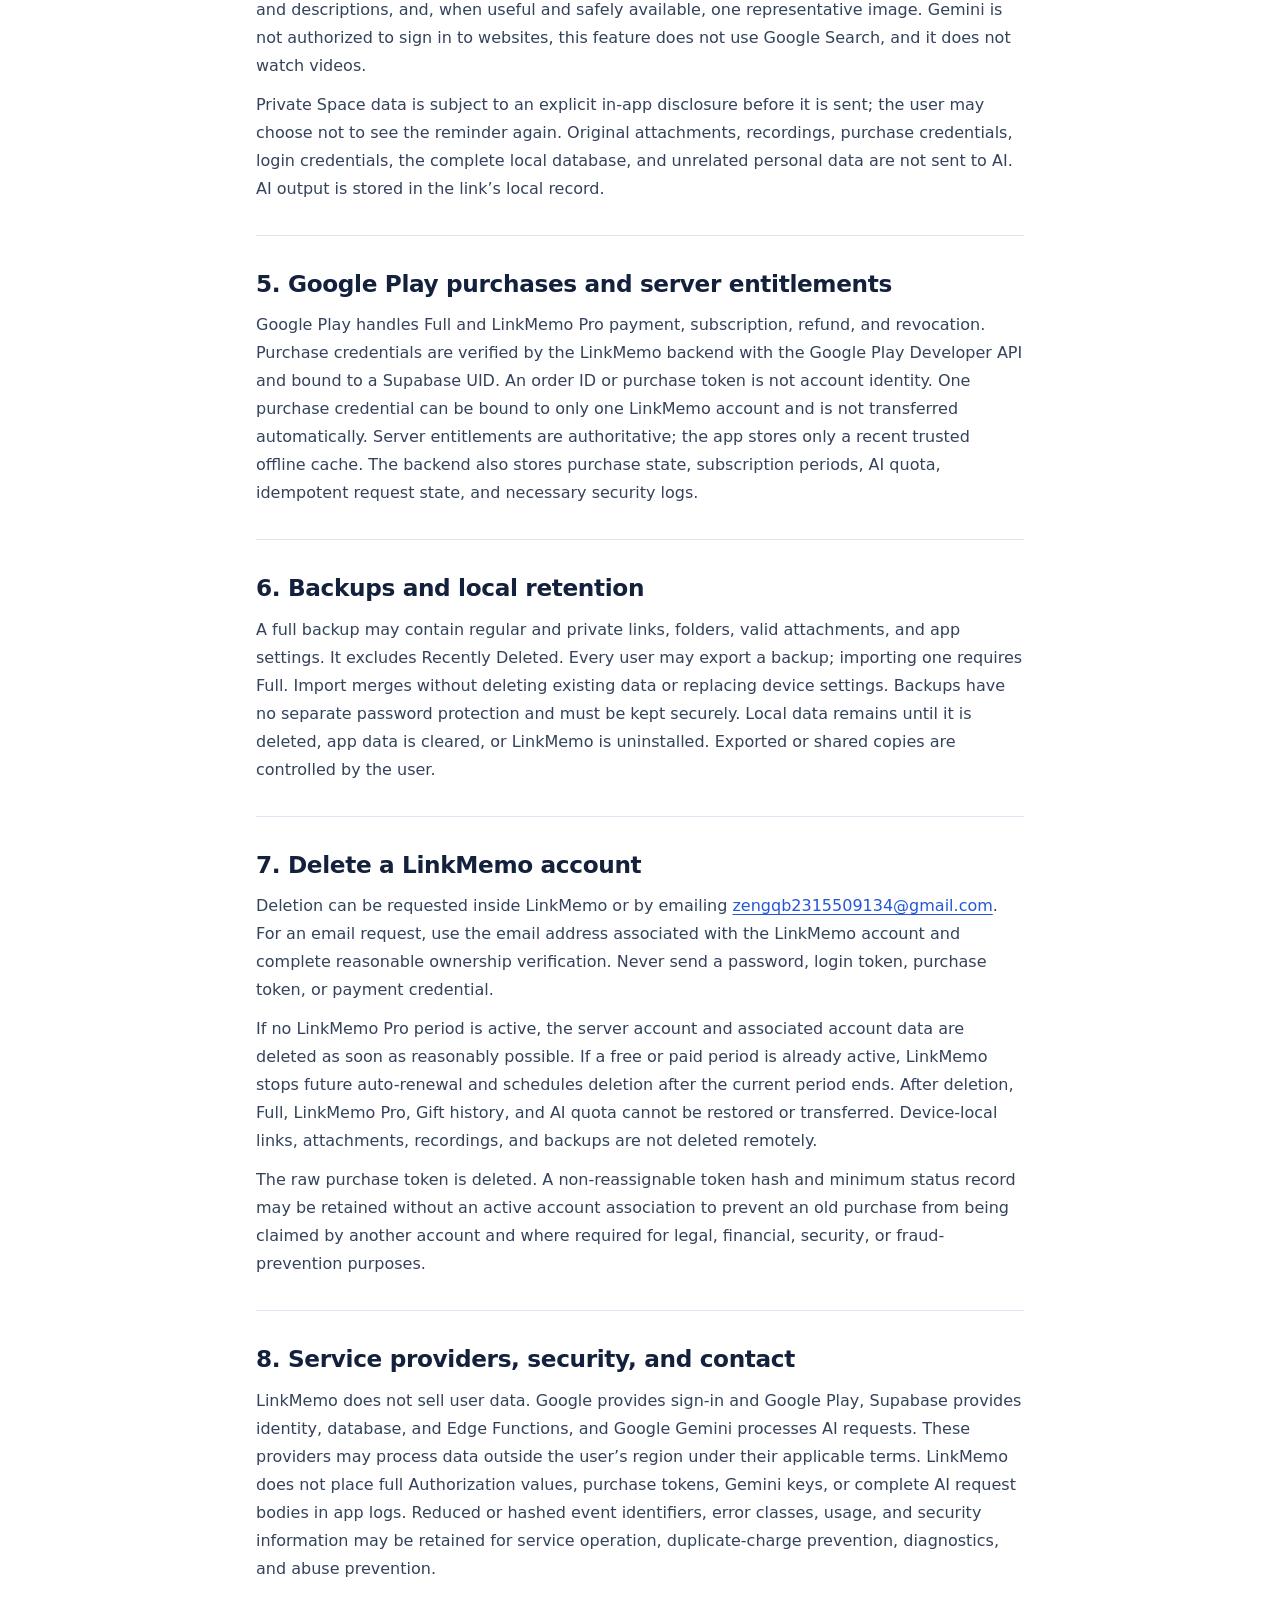
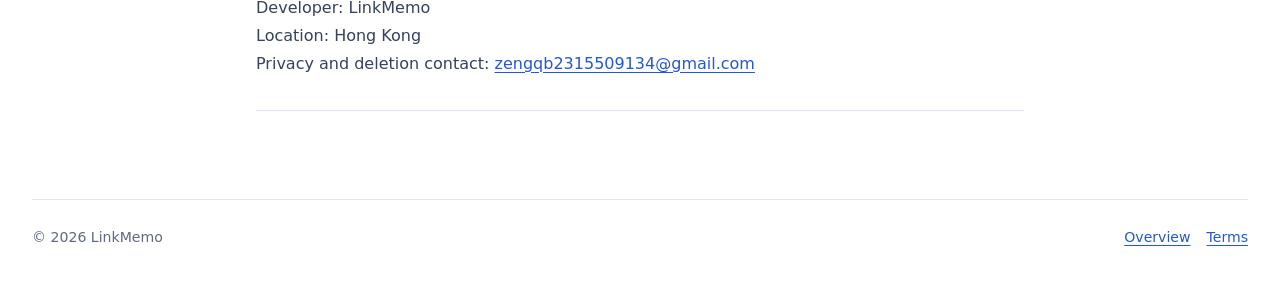
==== commit 455df142: "docs: update LinkMemo legal policies" ====
--- a/privacy.html
+++ b/privacy.html
@@ -3,296 +3,65 @@
   <head>
     <meta charset="utf-8">
     <meta name="viewport" content="width=device-width, initial-scale=1">
-    <meta name="description" content="LinkMemo Privacy Policy.">
+    <meta name="description" content="LinkMemo Privacy Policy and account deletion instructions.">
     <title>LinkMemo Privacy Policy</title>
     <link rel="stylesheet" href="styles.css">
   </head>
   <body>
     <a class="skip-link" href="#content">Skip to content</a>
-    <header class="site-header">
-      <div class="header-inner">
-        <a class="brand" href="index.html">LinkMemo Legal</a>
-        <nav class="site-nav" aria-label="Primary navigation">
-          <a href="index.html">Overview</a>
-          <a href="privacy.html" aria-current="page">Privacy</a>
-          <a href="terms.html">Terms</a>
-        </nav>
-      </div>
-    </header>
-
+    <header class="site-header"><div class="header-inner"><a class="brand" href="index.html">LinkMemo Legal</a><nav class="site-nav" aria-label="Primary navigation"><a href="index.html">Overview</a><a href="privacy.html" aria-current="page">Privacy</a><a href="terms.html">Terms</a></nav></div></header>
     <main id="content" class="page-shell">
-      <nav class="language-switcher" aria-label="Language">
-        <a href="#en" lang="en">English</a>
-        <a href="#zh-cn" lang="zh-CN">简体中文</a>
-        <a href="#zh-tw" lang="zh-Hant">繁體中文</a>
-        <a href="#ja" lang="ja">日本語</a>
-      </nav>
-
+      <nav class="language-switcher" aria-label="Language"><a href="#en" lang="en">English</a><a href="#zh-cn" lang="zh-CN">简体中文</a><a href="#zh-tw" lang="zh-Hant">繁體中文</a><a href="#ja" lang="ja">日本語</a></nav>
       <div class="language-stack">
         <article id="en" class="language-panel" lang="en">
-          <header class="document-header">
-            <h1>LinkMemo Privacy Policy</h1>
-            <p class="document-summary">
-              LinkMemo is a local-first link management application. This policy
-              explains how LinkMemo accesses, processes, stores, and protects data.
-            </p>
-            <dl class="document-meta">
-              <div><dt>Document version</dt><dd>1.0</dd></div>
-              <div><dt>Effective date</dt><dd><time datetime="2026-07-28">28 July 2026</time></dd></div>
-              <div><dt>Developer</dt><dd>LinkMemo, Hong Kong</dd></div>
-              <div><dt>Privacy contact</dt><dd><a href="mailto:zengqb2315509134@gmail.com">zengqb2315509134@gmail.com</a></dd></div>
-            </dl>
-          </header>
-          <section class="legal-section">
-            <h2>1. Data stored locally</h2>
-            <p>LinkMemo stores on your device the links you add, titles, page summaries, source information, notes, folders, favorite and pinned states, private flags, attachments, and application preferences such as language, theme, text size, sorting, layout, clipboard detection, and Private Space auto-lock settings.</p>
-            <p>LinkMemo does not provide a LinkMemo account, a LinkMemo-owned cloud synchronization service, or a LinkMemo server that stores this content.</p>
-          </section>
-          <section class="legal-section">
-            <h2>2. Local database and attachment protection</h2>
-            <p>The application database and note attachments are encrypted with keys generated on the device and kept in Android secure system storage. This protection is local to the device; exported backups do not have a separate backup password.</p>
-            <p>Private Space uses Android system authentication. LinkMemo receives only the authentication result and does not read or store fingerprints, facial data, device passwords, PINs, or patterns. A device without configured system credentials follows the application’s current credential-free behavior. No device or local protection can guarantee absolute security.</p>
-          </section>
-          <section class="legal-section">
-            <h2>3. Clipboard link detection</h2>
-            <p>When “Automatically detect clipboard” is enabled, LinkMemo reads plain text from the clipboard when the application starts or returns to the foreground. It tries to extract the first supported web link. Empty text, text without a valid link, previously handled clipboard content, and links already stored are ignored.</p>
-            <p>LinkMemo does not continuously monitor the clipboard while running in the background. A detected link is not saved automatically: LinkMemo shows a short import prompt, and the user must choose to continue to the add-link screen.</p>
-          </section>
-          <section class="legal-section">
-            <h2>4. System share import and device features</h2>
-            <p>When a user chooses LinkMemo from Android’s system share menu, Android passes the selected text or link to LinkMemo. LinkMemo extracts a supported link and shows the import screen so the user can review the item before saving it.</p>
-            <p>Gallery, camera, and file pickers are used only for user-initiated attachment selection, QR-code saving, and backup selection. When the user shares or exports content from LinkMemo, Android sends it to the third-party application selected by the user, which then handles it under its own policy.</p>
-          </section>
-          <section class="legal-section">
-            <h2>5. Network requests and third parties</h2>
-            <p>To retrieve a page title, description, image, or source information, resolve a short link, or open an original link, LinkMemo may contact the destination website and public metadata services. Those services may receive the requested URL, the device IP address, User-Agent, and other information normally required to serve a page.</p>
-            <p>Third-party websites and applications process data under their own policies. LinkMemo does not control their content, redirects, availability, security, or privacy practices.</p>
-          </section>
-          <section class="legal-section">
-            <h2>6. Local backup, restore, and export</h2>
-            <p>A LinkMemo backup contains regular and private links, folders, active attachments, and application settings. It excludes Recently Deleted items. Import is performed only after user selection and confirmation and completely replaces LinkMemo data on the destination device.</p>
-            <p>If device credentials exist, export requests Android system authentication; without device credentials, export follows the application’s credential-free behavior. Backups have no independent password protection. Anyone who obtains a backup may import and read regular and private content. The user is responsible for securely storing and deleting exported copies.</p>
-          </section>
-          <section class="legal-section">
-            <h2>7. Google Play Billing</h2>
-            <p>Google Play Billing handles the Full Version checkout, payment processing, official promotional-code redemption, refunds under Google Play rules, and purchase restoration through the Google Play account. LinkMemo receives the product identifier, purchase status, and entitlement information needed to unlock or restore the Full Version locally.</p>
-            <p>LinkMemo does not receive or store a bank-account number, debit-card or credit-card details, payment password, or the promotional or redemption code entered into Google Play. The Full Version is a one-time, non-renewing purchase. Because LinkMemo has no purchase-validation server, the local client cannot promise immediate detection of every refund or revocation.</p>
-          </section>
-          <section class="legal-section">
-            <h2>8. Retention, export, clearing, and deletion</h2>
-            <ul>
-              <li>Local data remains on the device until the user edits or deletes it, clears LinkMemo’s application data, or uninstalls LinkMemo.</li>
-              <li>Normally deleted links enter Recently Deleted and are scheduled for permanent deletion after 30 days; the user may permanently delete them earlier.</li>
-              <li>The backup function is the available local export mechanism. Exported backup files are controlled by the user.</li>
-              <li>Clearing application data or uninstalling LinkMemo removes the application’s local data, subject to Android and device backup behavior, but does not delete backup copies already saved or shared elsewhere.</li>
-              <li>Because there is no LinkMemo account or LinkMemo cloud service, there is no server-side LinkMemo account or cloud record to delete.</li>
-            </ul>
-          </section>
-          <section class="legal-section">
-            <h2>9. Data sharing, sale, changes, and contact</h2>
-            <p>LinkMemo does not sell user data and does not upload local content to a LinkMemo-owned server. Data reaches a third party only when required for a user-initiated feature, including metadata retrieval, opening a link, system sharing, backup transfer, or Google Play Billing.</p>
-            <p>LinkMemo is not specifically directed to children. Material policy changes may be reflected in an updated document version, effective date, or appropriate application notice. Privacy questions may be sent to <a href="mailto:zengqb2315509134@gmail.com">zengqb2315509134@gmail.com</a>.</p>
-          </section>
+          <header class="document-header"><h1>LinkMemo Privacy Policy</h1><p class="document-summary">LinkMemo is a local-first link manager. This policy describes the data used by local features, LinkMemo accounts, Google Play purchases, and optional AI enhancement.</p><dl class="document-meta"><div><dt>Document version</dt><dd>1.2</dd></div><div><dt>Effective date</dt><dd><time datetime="2026-08-17">17 August 2026</time></dd></div><div><dt>Developer</dt><dd>LinkMemo, Hong Kong</dd></div></dl></header>
+          <section class="legal-section"><h2>1. Local-first data</h2><p>Links, titles, webpage summaries, notes, folders, pinned and private status, attachments, recordings, cached webpage images, and preferences are stored on the device. A LinkMemo account does not synchronize the local links database, folders, attachments, recordings, Private Space database, or backups.</p></section>
+          <section class="legal-section"><h2>2. Device features and local protection</h2><p>The local database and note attachments use a device-generated key held in system secure storage. Private Space uses Android system authentication; LinkMemo receives only success, cancellation, or failure and does not read fingerprints, facial data, screen-lock passwords, or patterns. Clipboard detection runs only while enabled and the app is in use. Share import, photo, camera, microphone, and file access occur only for features initiated by the user.</p></section>
+          <section class="legal-section"><h2>3. LinkMemo account and server data</h2><p>Local core features work without signing in. Google sign-in and Supabase process the identity tokens needed for authentication. The backend stores the Supabase UID and necessary account details supplied by Google, such as email address and display name. The account is used for purchase ownership, restoring Full and LinkMemo Pro entitlements across devices, AI quota, and account deletion. The Google Play paying account may differ from the Google account used for LinkMemo.</p></section>
+          <section class="legal-section"><h2>4. Web analysis and Gemini AI</h2><p>Normal metadata analysis connects to the target website and public endpoints. When the user deliberately runs LinkMemo Pro AI enhancement, the request sent through a Supabase Edge Function to Google Gemini may contain the title, description, source site and domain, full or canonical URL, a webpage excerpt limited to about 4,000 characters, image-candidate URLs and descriptions, and, when useful and safely available, one representative image. Gemini is not authorized to sign in to websites, this feature does not use Google Search, and it does not watch videos.</p><p>Private Space data is subject to an explicit in-app disclosure before it is sent; the user may choose not to see the reminder again. Original attachments, recordings, purchase credentials, login credentials, the complete local database, and unrelated personal data are not sent to AI. AI output is stored in the link’s local record.</p></section>
+          <section class="legal-section"><h2>5. Google Play purchases and server entitlements</h2><p>Google Play handles Full and LinkMemo Pro payment, subscription, refund, and revocation. Purchase credentials are verified by the LinkMemo backend with the Google Play Developer API and bound to a Supabase UID. An order ID or purchase token is not account identity. One purchase credential can be bound to only one LinkMemo account and is not transferred automatically. Server entitlements are authoritative; the app stores only a recent trusted offline cache. The backend also stores purchase state, subscription periods, AI quota, idempotent request state, and necessary security logs.</p></section>
+          <section class="legal-section"><h2>6. Backups and local retention</h2><p>A full backup may contain regular and private links, folders, valid attachments, and app settings. It excludes Recently Deleted. Every user may export a backup; importing one requires Full. Import merges without deleting existing data or replacing device settings. Backups have no separate password protection and must be kept securely. Local data remains until it is deleted, app data is cleared, or LinkMemo is uninstalled. Exported or shared copies are controlled by the user.</p></section>
+          <section id="account-deletion-en" class="legal-section"><h2>7. Delete a LinkMemo account</h2><p>Deletion can be requested inside LinkMemo or by emailing <a href="mailto:zengqb2315509134@gmail.com?subject=LinkMemo%20account%20deletion%20request">zengqb2315509134@gmail.com</a>. For an email request, use the email address associated with the LinkMemo account and complete reasonable ownership verification. Never send a password, login token, purchase token, or payment credential.</p><p>If no LinkMemo Pro period is active, the server account and associated account data are deleted as soon as reasonably possible. If a free or paid period is already active, LinkMemo stops future auto-renewal and schedules deletion after the current period ends. After deletion, Full, LinkMemo Pro, Gift history, and AI quota cannot be restored or transferred. Device-local links, attachments, recordings, and backups are not deleted remotely.</p><p>The raw purchase token is deleted. A non-reassignable token hash and minimum status record may be retained without an active account association to prevent an old purchase from being claimed by another account and where required for legal, financial, security, or fraud-prevention purposes.</p></section>
+          <section class="legal-section"><h2>8. Service providers, security, and contact</h2><p>LinkMemo does not sell user data. Google provides sign-in and Google Play, Supabase provides identity, database, and Edge Functions, and Google Gemini processes AI requests. These providers may process data outside the user’s region under their applicable terms. LinkMemo does not place full Authorization values, purchase tokens, Gemini keys, or complete AI request bodies in app logs. Reduced or hashed event identifiers, error classes, usage, and security information may be retained for service operation, duplicate-charge prevention, diagnostics, and abuse prevention.</p><p>Developer: LinkMemo<br>Location: Hong Kong<br>Privacy and deletion contact: <a href="mailto:zengqb2315509134@gmail.com">zengqb2315509134@gmail.com</a></p></section>
         </article>
 
         <article id="zh-cn" class="language-panel" lang="zh-CN">
-          <header class="document-header">
-            <h1>LinkMemo 隐私政策</h1>
-            <p class="document-summary">LinkMemo是一款以本地存储为主的链接管理应用。本政策说明LinkMemo如何访问、处理、保存和保护数据。</p>
-            <dl class="document-meta">
-              <div><dt>文档版本</dt><dd>1.0</dd></div>
-              <div><dt>生效日期</dt><dd><time datetime="2026-07-28">2026年7月28日</time></dd></div>
-              <div><dt>开发者名称</dt><dd>LinkMemo（香港）</dd></div>
-              <div><dt>隐私联系邮箱</dt><dd><a href="mailto:zengqb2315509134@gmail.com">zengqb2315509134@gmail.com</a></dd></div>
-            </dl>
-          </header>
-          <section class="legal-section">
-            <h2>1. 本地保存的数据</h2>
-            <p>LinkMemo会在设备本地保存用户主动添加的链接、标题、网页摘要、来源信息、备注、文件夹、收藏与置顶状态、私密标记、附件，以及语言、主题、字号、排序、布局、剪贴板检测和私密空间自动锁定等应用设置。</p>
-            <p>LinkMemo不提供LinkMemo账号、自有云同步服务，也没有保存这些内容的LinkMemo服务器。</p>
-          </section>
-          <section class="legal-section">
-            <h2>2. 本地数据库与附件保护</h2>
-            <p>应用数据库和备注附件使用设备本地生成并保存在Android系统安全存储中的密钥进行加密。该保护仅适用于设备本地；导出的备份文件没有独立备份密码。</p>
-            <p>私密空间使用Android系统身份验证。LinkMemo只接收验证结果，不读取或保存指纹、面容、设备密码、PIN或图案。没有设置系统凭据的设备会按照应用当前的免凭据规则运行。任何设备或本地保护都无法保证绝对安全。</p>
-          </section>
-          <section class="legal-section">
-            <h2>3. 剪贴板链接检测</h2>
-            <p>启用“自动检测剪贴板”后，LinkMemo会在应用启动或重新回到前台时读取剪贴板纯文本，并尝试提取其中第一个受支持的网页链接。空文本、不含有效链接的文本、已经处理过的剪贴板内容以及已保存的重复链接会被忽略。</p>
-            <p>LinkMemo不会在后台持续监控剪贴板，也不会自动保存检测到的链接。应用只会短暂显示导入提示，用户需要主动点击后才会进入添加链接页面。</p>
-          </section>
-          <section class="legal-section">
-            <h2>4. 系统分享导入与设备功能</h2>
-            <p>用户从Android系统分享菜单选择LinkMemo时，Android会把用户选择的文本或链接交给LinkMemo。LinkMemo会提取受支持的链接并显示导入页面，由用户检查后决定是否保存。</p>
-            <p>相册、相机和文件选择器仅用于用户主动选择附件、保存二维码或选择备份。用户从LinkMemo分享或导出内容时，Android会把内容交给用户选择的第三方应用，后续处理受该第三方政策约束。</p>
-          </section>
-          <section class="legal-section">
-            <h2>5. 网络请求与第三方</h2>
-            <p>为获取网页标题、描述、图片或来源信息、解析短链接或打开原链接，LinkMemo可能连接目标网站及公开元数据服务。这些服务可能收到请求URL、设备IP地址、User-Agent以及正常提供网页所需的信息。</p>
-            <p>第三方网站和应用按照其自身政策处理数据。LinkMemo无法控制其内容、跳转、可用性、安全性或隐私做法。</p>
-          </section>
-          <section class="legal-section">
-            <h2>6. 本地备份、恢复与导出</h2>
-            <p>LinkMemo备份包含普通和私密链接、文件夹、有效附件及应用设置，但不包含最近删除。导入只会在用户选择文件并确认后进行，并会完全替换目标设备中的LinkMemo数据。</p>
-            <p>设备设有系统凭据时，导出会请求Android系统验证；没有系统凭据时，导出按照应用当前的免凭据规则进行。备份没有独立密码保护，任何取得备份的人都可能导入并读取普通及私密内容。用户负责安全保管和删除导出的副本。</p>
-          </section>
-          <section class="legal-section">
-            <h2>7. Google Play Billing</h2>
-            <p>Google Play Billing负责完整版结账与付款处理、官方促销码兑换、依Google Play规则进行的退款，以及通过Google Play账号恢复购买。LinkMemo会接收在本地解锁或恢复完整版所需的商品标识、购买状态和权益信息。</p>
-            <p>LinkMemo不会接收或保存银行账户、借记卡或信用卡资料、付款密码，也不会接收用户在Google Play输入的促销码或兑换码。完整版是一次性买断，不是订阅且不会自动续费。由于LinkMemo没有购买验证服务器，本地客户端无法承诺立即识别每一次退款或权益撤销。</p>
-          </section>
-          <section class="legal-section">
-            <h2>8. 数据保留、导出、清除与删除</h2>
-            <ul>
-              <li>本地数据会保留在设备上，直至用户编辑或删除、清除LinkMemo应用数据或卸载LinkMemo。</li>
-              <li>普通删除的链接会进入最近删除，并计划在30天后永久清除；用户可以提前永久删除。</li>
-              <li>备份功能是当前提供的本地导出方式，导出的备份文件由用户控制。</li>
-              <li>清除应用数据或卸载LinkMemo会移除应用本地数据，但仍受Android和设备备份行为影响；已经保存或分享至其他位置的备份副本不会因此删除。</li>
-              <li>由于没有LinkMemo账号或云服务，因此不存在需要删除的LinkMemo服务端账号或云端记录。</li>
-            </ul>
-          </section>
-          <section class="legal-section">
-            <h2>9. 数据分享、出售、政策变更与联系</h2>
-            <p>LinkMemo不会出售用户数据，也不会把本地内容上传到LinkMemo自有服务器。只有用户主动使用网页信息获取、打开链接、系统分享、备份传输或Google Play Billing等功能时，相关数据才会按功能需要交给对应第三方。</p>
-            <p>LinkMemo并非专门面向儿童设计。若政策发生重要变化，会更新文档版本、生效日期或在应用中提供适当通知。隐私问题请联系<a href="mailto:zengqb2315509134@gmail.com">zengqb2315509134@gmail.com</a>。</p>
-          </section>
+          <header class="document-header"><h1>LinkMemo 隐私政策</h1><p class="document-summary">LinkMemo是一款本地优先的链接管理应用。本政策说明本地功能、LinkMemo账号、Google Play购买及可选AI增强实际处理的数据。</p><dl class="document-meta"><div><dt>文档版本</dt><dd>1.2</dd></div><div><dt>生效日期</dt><dd><time datetime="2026-08-17">2026年8月17日</time></dd></div><div><dt>开发者</dt><dd>LinkMemo（香港）</dd></div></dl></header>
+          <section class="legal-section"><h2>1. 本地优先的数据</h2><p>链接、标题、网页摘要、备注、文件夹、置顶和私密状态、附件、录音、网页图片缓存及设置保存在设备本地。LinkMemo账号不会同步本地链接数据库、文件夹、附件、录音、私密空间数据库或备份。</p></section>
+          <section class="legal-section"><h2>2. 设备功能与本地保护</h2><p>本地数据库和备注附件使用设备生成并保存在系统安全存储中的密钥保护。私密空间使用Android系统身份验证；LinkMemo只接收成功、取消或失败结果，不读取指纹、面容、锁屏密码或图案。剪贴板检测仅在功能开启且应用正在使用时运行。分享导入、相册、相机、麦克风和文件访问仅用于用户主动发起的功能。</p></section>
+          <section class="legal-section"><h2>3. LinkMemo账号与服务端数据</h2><p>本地核心功能无需登录。Google登录和Supabase处理身份验证所需令牌；服务端保存Supabase UID及Google提供的邮箱、显示名称等必要账号资料。账号用于购买归属、跨设备恢复Full与LinkMemo Pro权益、AI额度和账号删除。Google Play付款账号可以与LinkMemo登录Google账号不同。</p></section>
+          <section class="legal-section"><h2>4. 网页分析与Gemini AI</h2><p>普通元数据分析会连接目标网站及其公开接口。用户主动运行LinkMemo Pro AI增强时，经Supabase Edge Function发送给Google Gemini的数据可能包括标题、描述、来源网站和域名、完整或规范化URL、最多约4000字符的网页正文摘录、图片候选URL与说明，以及在有必要且可安全取得时的一张代表图片。Gemini不会被授权登录网站，该功能不使用Google Search，也不会观看视频。</p><p>私密空间数据发送前会显示明确提示，用户可以选择不再提示。原始附件、录音、购买凭证、登录凭证、完整本地数据库和无关个人数据不会发送给AI。AI输出会保存到该链接的本地记录。</p></section>
+          <section class="legal-section"><h2>5. Google Play购买与服务端权益</h2><p>Google Play负责Full和LinkMemo Pro的付款、订阅、退款与撤销。购买凭证由LinkMemo服务端通过Google Play Developer API验证并绑定Supabase UID。orderId或purchaseToken不是账号身份；一个购买凭证只能绑定一个LinkMemo账号且不会自动转移。服务端权益是长期权威，应用只保存最近一次可信的离线缓存。服务端还保存购买状态、订阅周期、AI额度、幂等请求状态及必要安全日志。</p></section>
+          <section class="legal-section"><h2>6. 备份与本地保留</h2><p>完整备份可能包含普通和私密链接、文件夹、有效附件及应用设置，不包含最近删除。所有用户均可导出备份，导入需要Full。导入采用合并方式，不删除现有数据，也不覆盖设备设置。备份没有独立密码保护，应妥善保管。本地数据会保留到用户删除、清除应用数据或卸载；已经导出或分享的副本由用户管理。</p></section>
+          <section id="account-deletion-zh-cn" class="legal-section"><h2>7. 删除LinkMemo账号</h2><p>用户可以在LinkMemo应用内申请删除，也可以发送邮件至<a href="mailto:zengqb2315509134@gmail.com?subject=LinkMemo%20账号删除申请">zengqb2315509134@gmail.com</a>。邮件申请应使用LinkMemo账号关联邮箱并完成合理的归属确认。请勿发送密码、登录Token、purchaseToken或付款凭证。</p><p>没有有效LinkMemo Pro周期时，服务端账号及相关账号数据会尽快删除；如仍有已生效的免费或付费周期，LinkMemo会先停止后续自动续订，并计划在当前周期结束后删除。删除后Full、LinkMemo Pro、Gift记录和AI额度不能恢复或转移。设备本地链接、附件、录音和备份不会被远程删除。</p><p>原始购买Token会被删除。为防止旧购买被其他账号重新认领，以及满足必要的法律、财务、安全或反欺诈要求，可能保留不再关联有效账号、不可重新绑定的Token哈希及最少状态记录。</p></section>
+          <section class="legal-section"><h2>8. 服务提供商、安全与联系</h2><p>LinkMemo不出售用户数据。Google提供登录和Google Play服务，Supabase提供身份、数据库和Edge Functions，Google Gemini处理AI请求。这些服务可能依适用条款在用户所在地区以外处理数据。LinkMemo不会在应用日志记录完整Authorization、purchaseToken、Gemini密钥或完整AI请求正文；服务端可能保留缩减或哈希化的事件标识、错误类别、用量和安全信息，用于服务运行、防止重复扣次、故障诊断和防范滥用。</p><p>开发者：LinkMemo<br>所在地：香港<br>隐私与删除联系邮箱：<a href="mailto:zengqb2315509134@gmail.com">zengqb2315509134@gmail.com</a></p></section>
         </article>
 
         <article id="zh-tw" class="language-panel" lang="zh-Hant">
-          <header class="document-header">
-            <h1>LinkMemo 私隱政策</h1>
-            <p class="document-summary">LinkMemo是一款以本機儲存為主的連結管理應用程式。本政策說明LinkMemo如何存取、處理、保存及保護資料。</p>
-            <dl class="document-meta">
-              <div><dt>文件版本</dt><dd>1.0</dd></div>
-              <div><dt>生效日期</dt><dd><time datetime="2026-07-28">2026年7月28日</time></dd></div>
-              <div><dt>開發者名稱</dt><dd>LinkMemo（香港）</dd></div>
-              <div><dt>私隱聯絡電郵</dt><dd><a href="mailto:zengqb2315509134@gmail.com">zengqb2315509134@gmail.com</a></dd></div>
-            </dl>
-          </header>
-          <section class="legal-section">
-            <h2>1. 本機儲存的資料</h2>
-            <p>LinkMemo會在裝置本機儲存用戶主動加入的連結、標題、網頁摘要、來源資料、備註、資料夾、收藏與置頂狀態、私密標記、附件，以及語言、主題、字體大小、排序、版面、剪貼簿偵測和私密空間自動鎖定等設定。</p>
-            <p>LinkMemo不提供LinkMemo帳戶、自有雲端同步服務，也沒有儲存這些內容的LinkMemo伺服器。</p>
-          </section>
-          <section class="legal-section">
-            <h2>2. 本機資料庫與附件保護</h2>
-            <p>應用程式資料庫和備註附件使用裝置本機產生並存於Android系統安全儲存區的密鑰加密。此保護只適用於裝置本機；匯出的備份檔案沒有獨立備份密碼。</p>
-            <p>私密空間使用Android系統驗證。LinkMemo只接收驗證結果，不會讀取或保存指紋、面容、裝置密碼、PIN或圖案。未設定系統憑據的裝置會按照應用程式目前的免憑據規則運作。任何裝置或本機保護均無法保證絕對安全。</p>
-          </section>
-          <section class="legal-section">
-            <h2>3. 剪貼簿連結偵測</h2>
-            <p>啟用「自動偵測剪貼簿」後，LinkMemo會在應用程式啟動或重新回到前景時讀取剪貼簿純文字，並嘗試擷取第一個支援的網頁連結。空白文字、不含有效連結的文字、已處理的剪貼簿內容及已儲存的重複連結會被忽略。</p>
-            <p>LinkMemo不會在背景持續監察剪貼簿，也不會自動儲存偵測到的連結。應用程式只會短暫顯示匯入提示，用戶須主動點按才會進入新增連結頁面。</p>
-          </section>
-          <section class="legal-section">
-            <h2>4. 系統分享匯入與裝置功能</h2>
-            <p>用戶從Android系統分享選單選擇LinkMemo時，Android會把所選文字或連結交給LinkMemo。LinkMemo會擷取支援的連結並顯示匯入頁面，由用戶檢查後決定是否儲存。</p>
-            <p>相簿、相機及檔案選擇器只用於用戶主動選擇附件、儲存二維碼或選擇備份。用戶從LinkMemo分享或匯出內容時，Android會把內容交給用戶選擇的第三方應用程式，後續處理受該第三方政策約束。</p>
-          </section>
-          <section class="legal-section">
-            <h2>5. 網絡請求與第三方</h2>
-            <p>為取得網頁標題、描述、圖片或來源資料、解析短連結或開啟原連結，LinkMemo可能連接目標網站及公開元資料服務。這些服務可能收到請求網址、裝置IP地址、User-Agent及正常提供網頁所需的資料。</p>
-            <p>第三方網站及應用程式按照其自身政策處理資料。LinkMemo無法控制其內容、跳轉、可用性、安全性或私隱做法。</p>
-          </section>
-          <section class="legal-section">
-            <h2>6. 本機備份、還原與匯出</h2>
-            <p>LinkMemo備份包含普通及私密連結、資料夾、有效附件與應用程式設定，但不包含最近刪除。匯入只會在用戶選擇檔案並確認後進行，並會完全取代目標裝置中的LinkMemo資料。</p>
-            <p>裝置設有系統憑據時，匯出會要求Android系統驗證；沒有系統憑據時，匯出按照應用程式目前的免憑據規則進行。備份沒有獨立密碼保護，任何取得備份的人都可能匯入及讀取普通與私密內容。用戶負責安全保管及刪除匯出的副本。</p>
-          </section>
-          <section class="legal-section">
-            <h2>7. Google Play Billing</h2>
-            <p>Google Play Billing負責完整版結帳及付款處理、官方促銷碼兌換、依Google Play規則進行的退款，以及透過Google Play帳戶還原購買。LinkMemo會接收在本機解鎖或還原完整版所需的商品識別碼、購買狀態及權益資料。</p>
-            <p>LinkMemo不會接收或保存銀行帳戶、扣賬卡或信用卡資料、付款密碼，也不會接收用戶在Google Play輸入的促銷碼或兌換碼。完整版為一次性買斷，不是訂閱且不會自動續費。由於LinkMemo沒有購買驗證伺服器，本機客戶端無法承諾立即識別每次退款或權益撤銷。</p>
-          </section>
-          <section class="legal-section">
-            <h2>8. 資料保留、匯出、清除與刪除</h2>
-            <ul>
-              <li>本機資料會保留在裝置上，直至用戶編輯或刪除、清除LinkMemo應用程式資料或解除安裝LinkMemo。</li>
-              <li>一般刪除的連結會進入最近刪除，並計劃於30日後永久清除；用戶可提前永久刪除。</li>
-              <li>備份功能是目前提供的本機匯出方式，匯出的備份檔案由用戶控制。</li>
-              <li>清除應用程式資料或解除安裝LinkMemo會移除應用程式本機資料，但仍受Android及裝置備份行為影響；已儲存或分享至其他位置的備份副本不會因此刪除。</li>
-              <li>由於沒有LinkMemo帳戶或雲端服務，因此不存在需要刪除的LinkMemo伺服器帳戶或雲端記錄。</li>
-            </ul>
-          </section>
-          <section class="legal-section">
-            <h2>9. 資料分享、出售、政策變更與聯絡</h2>
-            <p>LinkMemo不會出售用戶資料，也不會把本機內容上傳至LinkMemo自有伺服器。只有用戶主動使用網頁資料取得、開啟連結、系統分享、備份傳輸或Google Play Billing等功能時，相關資料才會按功能需要交予對應第三方。</p>
-            <p>LinkMemo並非特別為兒童設計。如政策有重大變更，會更新文件版本、生效日期或在應用程式中提供適當通知。私隱問題請聯絡<a href="mailto:zengqb2315509134@gmail.com">zengqb2315509134@gmail.com</a>。</p>
-          </section>
+          <header class="document-header"><h1>LinkMemo 私隱政策</h1><p class="document-summary">LinkMemo是一款本機優先的連結管理應用程式。本政策說明本機功能、LinkMemo帳戶、Google Play購買及可選AI增強實際處理的資料。</p><dl class="document-meta"><div><dt>文件版本</dt><dd>1.2</dd></div><div><dt>生效日期</dt><dd><time datetime="2026-08-17">2026年8月17日</time></dd></div><div><dt>開發者</dt><dd>LinkMemo（香港）</dd></div></dl></header>
+          <section class="legal-section"><h2>1. 本機優先的資料</h2><p>連結、標題、網頁摘要、備註、資料夾、置頂和私密狀態、附件、錄音、網頁圖片快取及設定保存在裝置本機。LinkMemo帳戶不會同步本機連結資料庫、資料夾、附件、錄音、私密空間資料庫或備份。</p></section>
+          <section class="legal-section"><h2>2. 裝置功能與本機保護</h2><p>本機資料庫和備註附件使用裝置產生並保存在系統安全儲存區的金鑰保護。私密空間使用Android系統身分驗證；LinkMemo只接收成功、取消或失敗結果，不讀取指紋、臉部、鎖定畫面密碼或圖形。剪貼簿、分享、相簿、相機、麥克風及檔案存取只在功能開啟或由用戶主動操作時使用。</p></section>
+          <section class="legal-section"><h2>3. LinkMemo帳戶與伺服器資料</h2><p>本機核心功能毋須登入。Google登入和Supabase處理身分驗證所需權杖；伺服器保存Supabase UID及Google提供的電郵、顯示名稱等必要帳戶資料。帳戶用於購買歸屬、跨裝置恢復Full與LinkMemo Pro權益、AI額度和帳戶刪除。Google Play付款帳戶可與LinkMemo登入Google帳戶不同。</p></section>
+          <section class="legal-section"><h2>4. 網頁分析與Gemini AI</h2><p>一般元資料分析會連線至目標網站及公開介面。用戶主動運行LinkMemo Pro AI增強時，經Supabase Edge Function傳送給Google Gemini的資料可能包括標題、描述、來源網站和網域、完整或標準化URL、最多約4000字元的正文摘錄、候選圖片URL與說明，以及必要且可安全取得時的一張代表圖片。Gemini不會獲授權登入網站，此功能不使用Google Search，也不觀看影片。</p><p>私密空間資料傳送前會顯示明確提示，用戶可選擇不再提示。原始附件、錄音、購買憑證、登入憑證、完整本機資料庫和無關個人資料不會傳送給AI。AI輸出保存在連結的本機記錄。</p></section>
+          <section class="legal-section"><h2>5. Google Play購買與伺服器權益</h2><p>Google Play負責Full和LinkMemo Pro的付款、訂閱、退款與撤銷。購買憑證由LinkMemo伺服器透過Google Play Developer API驗證並綁定Supabase UID。orderId或purchaseToken並非帳戶身分；一個購買憑證只能綁定一個LinkMemo帳戶且不會自動轉移。伺服器權益是長期權威，應用程式只保存最近一次可信離線快取。</p></section>
+          <section class="legal-section"><h2>6. 備份與本機保留</h2><p>完整備份可能包含一般和私密連結、資料夾、有效附件及設定，不包含最近刪除。所有用戶均可匯出，匯入需要Full並採合併方式。備份沒有獨立密碼保護，應妥善保管。本機資料保留至用戶刪除、清除應用程式資料或解除安裝；已匯出或分享的副本由用戶管理。</p></section>
+          <section id="account-deletion-zh-tw" class="legal-section"><h2>7. 刪除LinkMemo帳戶</h2><p>用戶可在LinkMemo內申請刪除，或電郵至<a href="mailto:zengqb2315509134@gmail.com?subject=LinkMemo%20帳戶刪除申請">zengqb2315509134@gmail.com</a>。電郵申請應使用帳戶關聯電郵並完成合理歸屬確認。請勿傳送密碼、登入權杖、purchaseToken或付款憑證。</p><p>沒有有效LinkMemo Pro週期時，伺服器帳戶及相關資料會盡快刪除；如仍有已生效的免費或付費週期，LinkMemo會先停止後續自動續訂，並計劃在目前週期結束後刪除。刪除後Full、LinkMemo Pro、Gift記錄和AI額度不能恢復或轉移。本機連結、附件、錄音和備份不會被遠端刪除。</p><p>原始購買Token會刪除；為防止舊購買被其他帳戶重新認領，可能保留不再關聯有效帳戶、不可重新綁定的Token雜湊及最少狀態記錄。</p></section>
+          <section class="legal-section"><h2>8. 服務供應商、安全與聯絡</h2><p>LinkMemo不出售用戶資料。Google提供登入和Google Play，Supabase提供身分、資料庫和Edge Functions，Google Gemini處理AI請求。LinkMemo不在應用程式記錄中保存完整Authorization、purchaseToken、Gemini密鑰或完整AI請求正文；伺服器可保存經縮減或雜湊化的事件識別、錯誤類別、用量和安全資訊。</p><p>開發者：LinkMemo<br>所在地：香港<br>私隱及刪除聯絡電郵：<a href="mailto:zengqb2315509134@gmail.com">zengqb2315509134@gmail.com</a></p></section>
         </article>
 
         <article id="ja" class="language-panel" lang="ja">
-          <header class="document-header">
-            <h1>LinkMemo プライバシーポリシー</h1>
-            <p class="document-summary">LinkMemoはローカル保存を基本とするリンク管理アプリです。本ポリシーは、データへのアクセス、処理、保存および保護について説明します。</p>
-            <dl class="document-meta">
-              <div><dt>文書バージョン</dt><dd>1.0</dd></div>
-              <div><dt>施行日</dt><dd><time datetime="2026-07-28">2026年7月28日</time></dd></div>
-              <div><dt>開発者名</dt><dd>LinkMemo（香港）</dd></div>
-              <div><dt>プライバシー連絡先</dt><dd><a href="mailto:zengqb2315509134@gmail.com">zengqb2315509134@gmail.com</a></dd></div>
-            </dl>
-          </header>
-          <section class="legal-section">
-            <h2>1. 端末内に保存するデータ</h2>
-            <p>LinkMemoは、利用者が追加したリンク、タイトル、ページ概要、提供元情報、メモ、フォルダ、お気に入り、固定状態、非公開フラグ、添付ファイル、ならびに言語、テーマ、文字サイズ、並び順、表示形式、クリップボード検出、プライベートスペースの自動ロックなどの設定を端末内に保存します。</p>
-            <p>LinkMemoは、LinkMemoアカウント、独自のクラウド同期サービス、またはこれらの内容を保存するLinkMemoサーバーを提供していません。</p>
-          </section>
-          <section class="legal-section">
-            <h2>2. ローカルデータベースと添付ファイルの保護</h2>
-            <p>アプリのデータベースとメモの添付ファイルは、端末内で生成されAndroidの安全なシステムストレージに保存された鍵で暗号化されます。この保護は端末内のデータに適用され、書き出したバックアップには独立したバックアップ用パスワードがありません。</p>
-            <p>プライベートスペースはAndroidのシステム認証を利用します。LinkMemoが受け取るのは認証結果のみで、指紋、顔情報、端末パスワード、PIN、パターンを読み取りまたは保存しません。システム認証情報がない端末では、アプリの現在の認証情報なしの動作に従います。端末またはローカル保護によって完全な安全性を保証することはできません。</p>
-          </section>
-          <section class="legal-section">
-            <h2>3. クリップボードのリンク検出</h2>
-            <p>「クリップボードを自動検出」が有効な場合、LinkMemoはアプリの起動時または前面に戻った時にクリップボードのプレーンテキストを読み取り、最初の対応ウェブリンクの抽出を試みます。空のテキスト、有効なリンクを含まないテキスト、処理済みのクリップボード内容、保存済みの重複リンクは無視されます。</p>
-            <p>LinkMemoはバックグラウンドでクリップボードを継続監視せず、検出したリンクを自動保存しません。短時間の取込み案内を表示し、利用者が選択した場合にのみリンク追加画面へ進みます。</p>
-          </section>
-          <section class="legal-section">
-            <h2>4. システム共有による取込みと端末機能</h2>
-            <p>利用者がAndroidの共有メニューからLinkMemoを選ぶと、Androidは選択されたテキストまたはリンクをLinkMemoへ渡します。LinkMemoは対応するリンクを抽出して取込み画面を表示し、利用者は保存前に内容を確認できます。</p>
-            <p>写真、カメラ、ファイル選択は、利用者が添付ファイルの選択、QRコードの保存、バックアップの選択を開始した場合にのみ使用します。LinkMemoから内容を共有または書き出す場合、Androidは利用者が選択した第三者アプリへ内容を渡し、その後は当該第三者のポリシーに従って処理されます。</p>
-          </section>
-          <section class="legal-section">
-            <h2>5. ネットワーク要求と第三者</h2>
-            <p>ページのタイトル、説明、画像、提供元情報の取得、短縮リンクの解決、元リンクの表示のため、LinkMemoは対象ウェブサイトおよび公開メタデータサービスへ接続する場合があります。これらのサービスは、要求されたURL、端末のIPアドレス、User-Agent、その他ページ提供に通常必要な情報を受け取る場合があります。</p>
-            <p>第三者のウェブサイトとアプリは、それぞれのポリシーに従ってデータを処理します。LinkMemoはその内容、リダイレクト、可用性、安全性またはプライバシー慣行を管理しません。</p>
-          </section>
-          <section class="legal-section">
-            <h2>6. ローカルバックアップ、復元、書き出し</h2>
-            <p>LinkMemoのバックアップには、通常および非公開リンク、フォルダ、有効な添付ファイル、アプリ設定が含まれ、「最近削除」項目は含まれません。読込みは利用者がファイルを選択して確認した後にのみ実行され、対象端末のLinkMemoデータを完全に置き換えます。</p>
-            <p>端末認証情報がある場合、書き出し前にAndroidシステム認証を求めます。認証情報がない場合は、アプリの現在の認証情報なしの動作に従います。バックアップには独立したパスワード保護がなく、取得者が通常および非公開内容を読み込んで閲覧できる可能性があります。書き出したコピーの安全な保管と削除は利用者の責任です。</p>
-          </section>
-          <section class="legal-section">
-            <h2>7. Google Play Billing</h2>
-            <p>Google Play Billingは、完全版の購入手続と支払処理、公式プロモーションコードの利用、Google Play規則に基づく返金、Google Playアカウントを通じた購入の復元を処理します。LinkMemoは、端末内で完全版を解除または復元するために必要な商品ID、購入状態および権利情報を受け取ります。</p>
-            <p>LinkMemoは、銀行口座、デビットカードまたはクレジットカードの情報、支払パスワード、Google Playに入力されたプロモーションコードまたは引換コードを受け取り、保存しません。完全版は自動更新のない一回購入です。LinkMemoには購入検証サーバーがないため、ローカルクライアントがすべての返金または権利取消しを直ちに検出することは保証できません。</p>
-          </section>
-          <section class="legal-section">
-            <h2>8. データの保持、書き出し、消去、削除</h2>
-            <ul>
-              <li>ローカルデータは、利用者による編集または削除、LinkMemoのアプリデータ消去、LinkMemoのアンインストールまで端末に保持されます。</li>
-              <li>通常の削除を行ったリンクは「最近削除」へ移動し、30日後に完全削除される予定です。利用者はそれ以前に完全削除できます。</li>
-              <li>バックアップ機能が現在提供されるローカルの書き出し方法であり、書き出したファイルは利用者が管理します。</li>
-              <li>アプリデータの消去またはアンインストールはローカルのアプリデータを削除しますが、Androidおよび端末のバックアップ動作の影響を受けます。別の場所へ保存または共有済みのバックアップは削除されません。</li>
-              <li>LinkMemoアカウントまたはクラウドサービスがないため、削除対象となるLinkMemo側のサーバーアカウントやクラウド記録はありません。</li>
-            </ul>
-          </section>
-          <section class="legal-section">
-            <h2>9. データ共有、販売、変更、連絡先</h2>
-            <p>LinkMemoは利用者データを販売せず、ローカル内容をLinkMemo所有サーバーへアップロードしません。第三者へデータが渡るのは、ページ情報の取得、リンクの表示、システム共有、バックアップ転送、Google Play Billingなどを利用者が開始し、機能上必要な場合に限られます。</p>
-            <p>LinkMemoは児童専用のサービスではありません。ポリシーに重要な変更がある場合、文書バージョン、施行日、またはアプリ内の適切な通知を更新します。プライバシーに関するお問い合わせは<a href="mailto:zengqb2315509134@gmail.com">zengqb2315509134@gmail.com</a>までお送りください。</p>
-          </section>
+          <header class="document-header"><h1>LinkMemo プライバシーポリシー</h1><p class="document-summary">LinkMemoはローカル優先のリンク管理アプリです。本ポリシーは、ローカル機能、LinkMemoアカウント、Google Play購入、任意のAI強化で処理するデータを説明します。</p><dl class="document-meta"><div><dt>文書バージョン</dt><dd>1.2</dd></div><div><dt>発効日</dt><dd><time datetime="2026-08-17">2026年8月17日</time></dd></div><div><dt>開発者</dt><dd>LinkMemo（香港）</dd></div></dl></header>
+          <section class="legal-section"><h2>1. ローカル優先データ</h2><p>リンク、タイトル、要約、メモ、フォルダ、固定・非公開状態、添付、録音、画像キャッシュ、設定は端末に保存します。LinkMemoアカウントは、ローカルのリンクデータベース、フォルダ、添付、録音、プライベートスペース、バックアップを同期しません。</p></section>
+          <section class="legal-section"><h2>2. 端末機能とローカル保護</h2><p>データベースと添付は端末生成の鍵で保護します。プライベートスペースはAndroidシステム認証を使用し、LinkMemoは成功・取消・失敗だけを受け取り、生体情報や画面ロック認証情報を読み取りません。クリップボード、共有、写真、カメラ、マイク、ファイルは、機能が有効またはユーザーが開始した場合にのみ使用します。</p></section>
+          <section class="legal-section"><h2>3. LinkMemoアカウントとサーバーデータ</h2><p>ローカル基本機能はログイン不要です。GoogleログインとSupabaseは認証用トークンを処理し、サーバーはSupabase UID、メール、表示名など必要な情報を保存します。アカウントは購入の帰属、別端末でのFull・LinkMemo Pro権利、AI回数、削除に使用します。Google Play支払いアカウントはLinkMemoログイン用Googleアカウントと異なっても構いません。</p></section>
+          <section class="legal-section"><h2>4. ウェブ解析とGemini AI</h2><p>通常解析は対象サイトと公開エンドポイントへ接続します。AI強化では、タイトル、説明、参照元、完全または正規化URL、最大約4,000文字の本文抜粋、候補画像URLと説明、必要かつ安全な場合の代表画像1枚をSupabase Edge Function経由でGoogle Geminiへ送信する場合があります。サイトへのログイン権限は与えず、Google Searchを使用せず、動画を視聴しません。元の添付、録音、購入・ログイン認証情報、データベース全体は送信しません。</p></section>
+          <section class="legal-section"><h2>5. Google Play購入と権利</h2><p>Google PlayがFullとLinkMemo Proの支払い、購読、返金、取消を処理します。購入証明はGoogle Play Developer APIで検証しSupabase UIDへ紐付けます。1つの証明は1つのLinkMemoアカウントにのみ紐付き、自動移転されません。サーバー権利を正とし、端末は直近の信頼できる状態だけをキャッシュします。</p></section>
+          <section class="legal-section"><h2>6. バックアップとローカル保持</h2><p>完全バックアップには通常・非公開リンク、フォルダ、有効な添付、設定が含まれる場合があります。書き出しは全ユーザーが利用でき、読込みにはFullが必要で、既存データへマージします。独立したパスワードはありません。ローカルデータは削除、アプリデータ消去、アンインストールまで保持され、書き出したコピーはユーザーが管理します。</p></section>
+          <section id="account-deletion-ja" class="legal-section"><h2>7. LinkMemoアカウントの削除</h2><p>アプリ内、または<a href="mailto:zengqb2315509134@gmail.com?subject=LinkMemo%20account%20deletion%20request">zengqb2315509134@gmail.com</a>へのメールで申請できます。アカウントに関連するメールを使用し、合理的な所有確認を完了してください。パスワード、ログイントークン、purchaseToken、支払い情報を送らないでください。</p><p>有効なLinkMemo Pro期間がなければ速やかに削除します。有効な無料・有料期間がある場合は今後の自動更新を停止し、期間終了後に削除予定です。削除後、Full、LinkMemo Pro、Gift、AI回数は復元・移転できません。端末内データは遠隔削除されません。生の購入Tokenは削除し、旧購入の再利用防止に必要な再紐付け不能のTokenハッシュと最小状態を保持する場合があります。</p></section>
+          <section class="legal-section"><h2>8. 委託先、安全性、連絡先</h2><p>LinkMemoはデータを販売しません。GoogleはログインとGoogle Play、Supabaseは認証・データベース・Edge Functions、Google GeminiはAI処理を提供します。完全なAuthorization、purchaseToken、Geminiキー、AI本文全体はアプリログに保存しません。運用、安全、不正防止に必要な縮小またはハッシュ化した記録を保持する場合があります。</p><p>開発者：LinkMemo<br>所在地：香港<br>プライバシー・削除窓口：<a href="mailto:zengqb2315509134@gmail.com">zengqb2315509134@gmail.com</a></p></section>
         </article>
       </div>
     </main>
-
-    <footer class="site-footer">
-      <span>© 2026 LinkMemo</span>
-      <div class="footer-links">
-        <a href="mailto:zengqb2315509134@gmail.com">zengqb2315509134@gmail.com</a>
-        <a href="index.html">Overview</a>
-        <a href="terms.html">Terms</a>
-      </div>
-    </footer>
+    <footer class="site-footer"><span>© 2026 LinkMemo</span><div class="footer-links"><a href="index.html">Overview</a><a href="terms.html">Terms</a></div></footer>
   </body>
 </html>
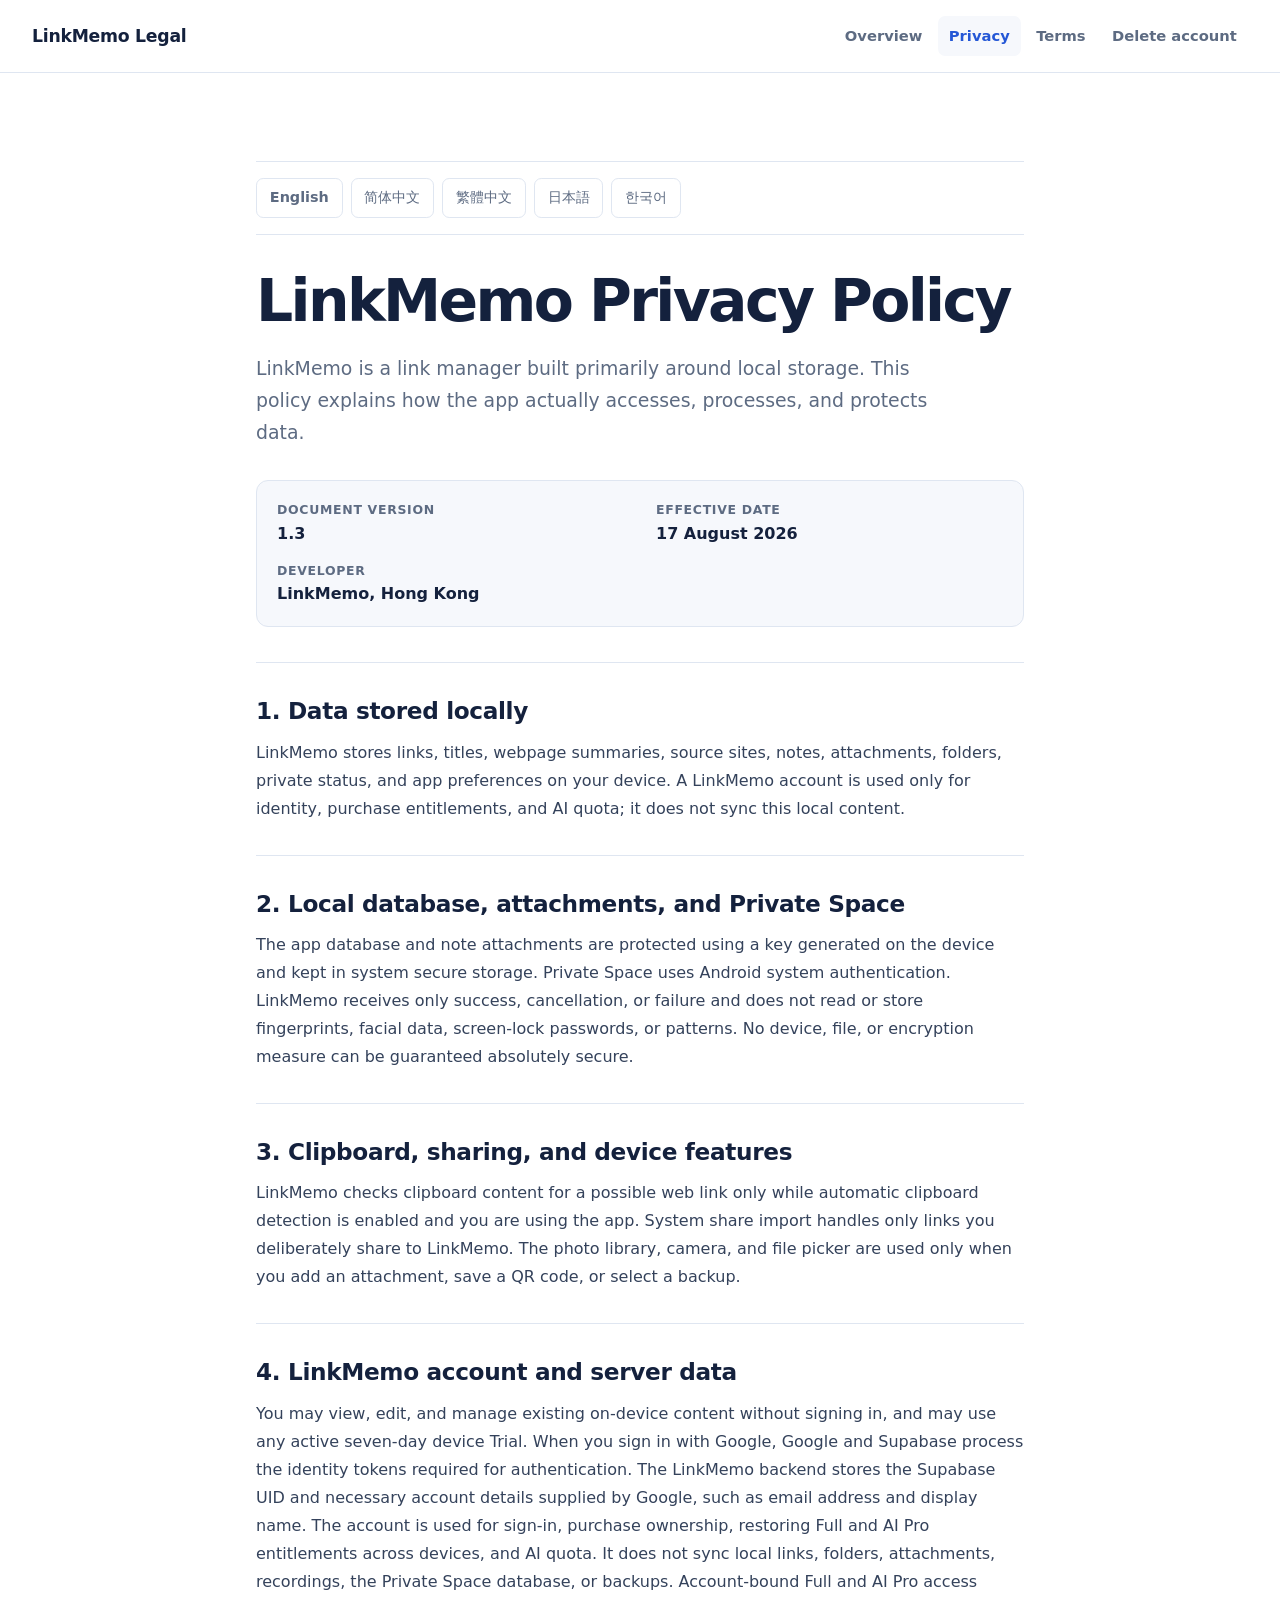
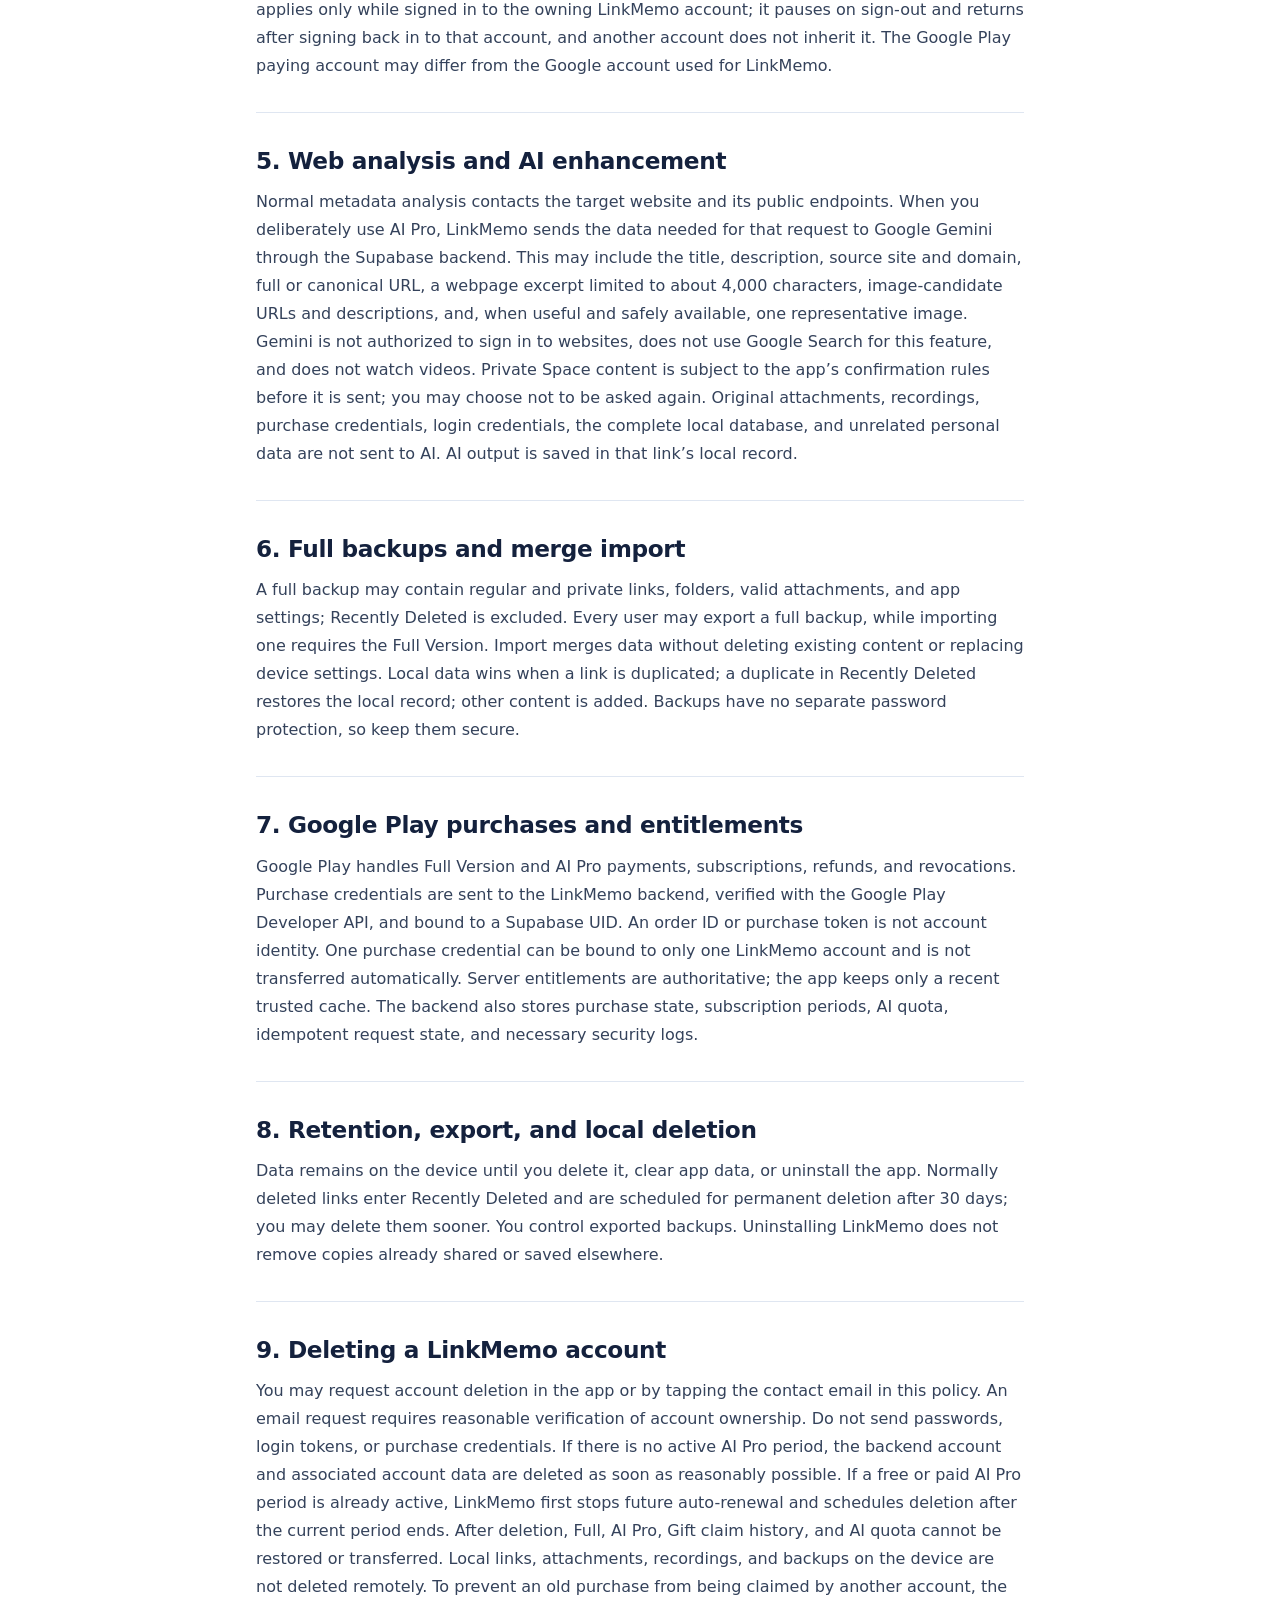
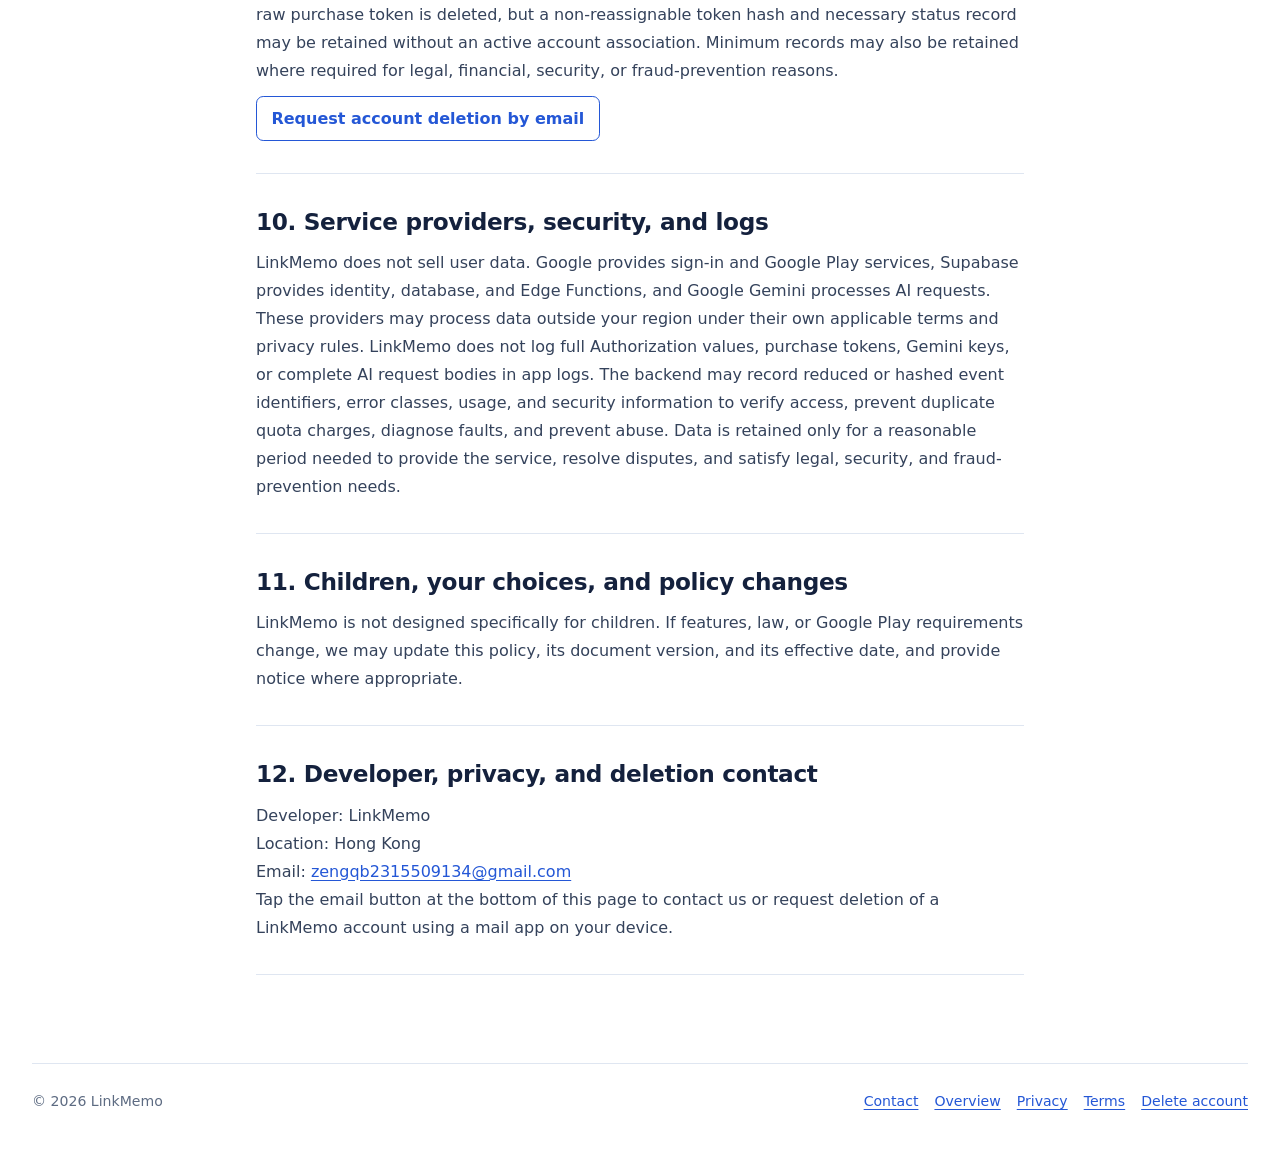
==== commit 0b4c6462: "docs: sync legal pages with app policies" ====
--- a/privacy.html
+++ b/privacy.html
@@ -9,59 +9,91 @@
   </head>
   <body>
     <a class="skip-link" href="#content">Skip to content</a>
-    <header class="site-header"><div class="header-inner"><a class="brand" href="index.html">LinkMemo Legal</a><nav class="site-nav" aria-label="Primary navigation"><a href="index.html">Overview</a><a href="privacy.html" aria-current="page">Privacy</a><a href="terms.html">Terms</a></nav></div></header>
+    <header class="site-header"><div class="header-inner"><a class="brand" href="index.html">LinkMemo Legal</a><nav class="site-nav" aria-label="Primary navigation"><a href="index.html">Overview</a><a href="privacy.html" aria-current="page">Privacy</a><a href="terms.html">Terms</a><a href="delete-account.html">Delete account</a></nav></div></header>
     <main id="content" class="page-shell">
-      <nav class="language-switcher" aria-label="Language"><a href="#en" lang="en">English</a><a href="#zh-cn" lang="zh-CN">简体中文</a><a href="#zh-tw" lang="zh-Hant">繁體中文</a><a href="#ja" lang="ja">日本語</a></nav>
+      <nav class="language-switcher" aria-label="Language"><a href="#en" lang="en">English</a><a href="#zh-cn" lang="zh-CN">简体中文</a><a href="#zh-tw" lang="zh-Hant">繁體中文</a><a href="#ja" lang="ja">日本語</a><a href="#ko" lang="ko">한국어</a></nav>
       <div class="language-stack">
         <article id="en" class="language-panel" lang="en">
-          <header class="document-header"><h1>LinkMemo Privacy Policy</h1><p class="document-summary">LinkMemo is a local-first link manager. This policy describes the data used by local features, LinkMemo accounts, Google Play purchases, and optional AI enhancement.</p><dl class="document-meta"><div><dt>Document version</dt><dd>1.2</dd></div><div><dt>Effective date</dt><dd><time datetime="2026-08-17">17 August 2026</time></dd></div><div><dt>Developer</dt><dd>LinkMemo, Hong Kong</dd></div></dl></header>
-          <section class="legal-section"><h2>1. Local-first data</h2><p>Links, titles, webpage summaries, notes, folders, pinned and private status, attachments, recordings, cached webpage images, and preferences are stored on the device. A LinkMemo account does not synchronize the local links database, folders, attachments, recordings, Private Space database, or backups.</p></section>
-          <section class="legal-section"><h2>2. Device features and local protection</h2><p>The local database and note attachments use a device-generated key held in system secure storage. Private Space uses Android system authentication; LinkMemo receives only success, cancellation, or failure and does not read fingerprints, facial data, screen-lock passwords, or patterns. Clipboard detection runs only while enabled and the app is in use. Share import, photo, camera, microphone, and file access occur only for features initiated by the user.</p></section>
-          <section class="legal-section"><h2>3. LinkMemo account and server data</h2><p>Local core features work without signing in. Google sign-in and Supabase process the identity tokens needed for authentication. The backend stores the Supabase UID and necessary account details supplied by Google, such as email address and display name. The account is used for purchase ownership, restoring Full and LinkMemo Pro entitlements across devices, AI quota, and account deletion. The Google Play paying account may differ from the Google account used for LinkMemo.</p></section>
-          <section class="legal-section"><h2>4. Web analysis and Gemini AI</h2><p>Normal metadata analysis connects to the target website and public endpoints. When the user deliberately runs LinkMemo Pro AI enhancement, the request sent through a Supabase Edge Function to Google Gemini may contain the title, description, source site and domain, full or canonical URL, a webpage excerpt limited to about 4,000 characters, image-candidate URLs and descriptions, and, when useful and safely available, one representative image. Gemini is not authorized to sign in to websites, this feature does not use Google Search, and it does not watch videos.</p><p>Private Space data is subject to an explicit in-app disclosure before it is sent; the user may choose not to see the reminder again. Original attachments, recordings, purchase credentials, login credentials, the complete local database, and unrelated personal data are not sent to AI. AI output is stored in the link’s local record.</p></section>
-          <section class="legal-section"><h2>5. Google Play purchases and server entitlements</h2><p>Google Play handles Full and LinkMemo Pro payment, subscription, refund, and revocation. Purchase credentials are verified by the LinkMemo backend with the Google Play Developer API and bound to a Supabase UID. An order ID or purchase token is not account identity. One purchase credential can be bound to only one LinkMemo account and is not transferred automatically. Server entitlements are authoritative; the app stores only a recent trusted offline cache. The backend also stores purchase state, subscription periods, AI quota, idempotent request state, and necessary security logs.</p></section>
-          <section class="legal-section"><h2>6. Backups and local retention</h2><p>A full backup may contain regular and private links, folders, valid attachments, and app settings. It excludes Recently Deleted. Every user may export a backup; importing one requires Full. Import merges without deleting existing data or replacing device settings. Backups have no separate password protection and must be kept securely. Local data remains until it is deleted, app data is cleared, or LinkMemo is uninstalled. Exported or shared copies are controlled by the user.</p></section>
-          <section id="account-deletion-en" class="legal-section"><h2>7. Delete a LinkMemo account</h2><p>Deletion can be requested inside LinkMemo or by emailing <a href="mailto:zengqb2315509134@gmail.com?subject=LinkMemo%20account%20deletion%20request">zengqb2315509134@gmail.com</a>. For an email request, use the email address associated with the LinkMemo account and complete reasonable ownership verification. Never send a password, login token, purchase token, or payment credential.</p><p>If no LinkMemo Pro period is active, the server account and associated account data are deleted as soon as reasonably possible. If a free or paid period is already active, LinkMemo stops future auto-renewal and schedules deletion after the current period ends. After deletion, Full, LinkMemo Pro, Gift history, and AI quota cannot be restored or transferred. Device-local links, attachments, recordings, and backups are not deleted remotely.</p><p>The raw purchase token is deleted. A non-reassignable token hash and minimum status record may be retained without an active account association to prevent an old purchase from being claimed by another account and where required for legal, financial, security, or fraud-prevention purposes.</p></section>
-          <section class="legal-section"><h2>8. Service providers, security, and contact</h2><p>LinkMemo does not sell user data. Google provides sign-in and Google Play, Supabase provides identity, database, and Edge Functions, and Google Gemini processes AI requests. These providers may process data outside the user’s region under their applicable terms. LinkMemo does not place full Authorization values, purchase tokens, Gemini keys, or complete AI request bodies in app logs. Reduced or hashed event identifiers, error classes, usage, and security information may be retained for service operation, duplicate-charge prevention, diagnostics, and abuse prevention.</p><p>Developer: LinkMemo<br>Location: Hong Kong<br>Privacy and deletion contact: <a href="mailto:zengqb2315509134@gmail.com">zengqb2315509134@gmail.com</a></p></section>
+          <header class="document-header"><h1>LinkMemo Privacy Policy</h1><p class="document-summary">LinkMemo is a link manager built primarily around local storage. This policy explains how the app actually accesses, processes, and protects data.</p><dl class="document-meta"><div><dt>Document version</dt><dd>1.3</dd></div><div><dt>Effective date</dt><dd><time datetime="2026-08-17">17 August 2026</time></dd></div><div><dt>Developer</dt><dd>LinkMemo, Hong Kong</dd></div></dl></header>
+          <section class="legal-section"><h2>1. Data stored locally</h2><p>LinkMemo stores links, titles, webpage summaries, source sites, notes, attachments, folders, private status, and app preferences on your device. A LinkMemo account is used only for identity, purchase entitlements, and AI quota; it does not sync this local content.</p></section>
+          <section class="legal-section"><h2>2. Local database, attachments, and Private Space</h2><p>The app database and note attachments are protected using a key generated on the device and kept in system secure storage. Private Space uses Android system authentication. LinkMemo receives only success, cancellation, or failure and does not read or store fingerprints, facial data, screen-lock passwords, or patterns. No device, file, or encryption measure can be guaranteed absolutely secure.</p></section>
+          <section class="legal-section"><h2>3. Clipboard, sharing, and device features</h2><p>LinkMemo checks clipboard content for a possible web link only while automatic clipboard detection is enabled and you are using the app. System share import handles only links you deliberately share to LinkMemo. The photo library, camera, and file picker are used only when you add an attachment, save a QR code, or select a backup.</p></section>
+          <section class="legal-section"><h2>4. LinkMemo account and server data</h2><p>You may view, edit, and manage existing on-device content without signing in, and may use any active seven-day device Trial. When you sign in with Google, Google and Supabase process the identity tokens required for authentication. The LinkMemo backend stores the Supabase UID and necessary account details supplied by Google, such as email address and display name. The account is used for sign-in, purchase ownership, restoring Full and AI Pro entitlements across devices, and AI quota. It does not sync local links, folders, attachments, recordings, the Private Space database, or backups. Account-bound Full and AI Pro access applies only while signed in to the owning LinkMemo account; it pauses on sign-out and returns after signing back in to that account, and another account does not inherit it. The Google Play paying account may differ from the Google account used for LinkMemo.</p></section>
+          <section class="legal-section"><h2>5. Web analysis and AI enhancement</h2><p>Normal metadata analysis contacts the target website and its public endpoints. When you deliberately use AI Pro, LinkMemo sends the data needed for that request to Google Gemini through the Supabase backend. This may include the title, description, source site and domain, full or canonical URL, a webpage excerpt limited to about 4,000 characters, image-candidate URLs and descriptions, and, when useful and safely available, one representative image. Gemini is not authorized to sign in to websites, does not use Google Search for this feature, and does not watch videos. Private Space content is subject to the app’s confirmation rules before it is sent; you may choose not to be asked again. Original attachments, recordings, purchase credentials, login credentials, the complete local database, and unrelated personal data are not sent to AI. AI output is saved in that link’s local record.</p></section>
+          <section class="legal-section"><h2>6. Full backups and merge import</h2><p>A full backup may contain regular and private links, folders, valid attachments, and app settings; Recently Deleted is excluded. Every user may export a full backup, while importing one requires the Full Version. Import merges data without deleting existing content or replacing device settings. Local data wins when a link is duplicated; a duplicate in Recently Deleted restores the local record; other content is added. Backups have no separate password protection, so keep them secure.</p></section>
+          <section class="legal-section"><h2>7. Google Play purchases and entitlements</h2><p>Google Play handles Full Version and AI Pro payments, subscriptions, refunds, and revocations. Purchase credentials are sent to the LinkMemo backend, verified with the Google Play Developer API, and bound to a Supabase UID. An order ID or purchase token is not account identity. One purchase credential can be bound to only one LinkMemo account and is not transferred automatically. Server entitlements are authoritative; the app keeps only a recent trusted cache. The backend also stores purchase state, subscription periods, AI quota, idempotent request state, and necessary security logs.</p></section>
+          <section class="legal-section"><h2>8. Retention, export, and local deletion</h2><p>Data remains on the device until you delete it, clear app data, or uninstall the app. Normally deleted links enter Recently Deleted and are scheduled for permanent deletion after 30 days; you may delete them sooner. You control exported backups. Uninstalling LinkMemo does not remove copies already shared or saved elsewhere.</p></section>
+          <section id="account-deletion-en" class="legal-section"><h2>9. Deleting a LinkMemo account</h2><p>You may request account deletion in the app or by tapping the contact email in this policy. An email request requires reasonable verification of account ownership. Do not send passwords, login tokens, or purchase credentials. If there is no active AI Pro period, the backend account and associated account data are deleted as soon as reasonably possible. If a free or paid AI Pro period is already active, LinkMemo first stops future auto-renewal and schedules deletion after the current period ends. After deletion, Full, AI Pro, Gift claim history, and AI quota cannot be restored or transferred. Local links, attachments, recordings, and backups on the device are not deleted remotely. To prevent an old purchase from being claimed by another account, the raw purchase token is deleted, but a non-reassignable token hash and necessary status record may be retained without an active account association. Minimum records may also be retained where required for legal, financial, security, or fraud-prevention reasons.</p><p class="document-action"><a href="mailto:zengqb2315509134@gmail.com?subject=LinkMemo%20account%20deletion%20request">Request account deletion by email</a></p></section>
+          <section class="legal-section"><h2>10. Service providers, security, and logs</h2><p>LinkMemo does not sell user data. Google provides sign-in and Google Play services, Supabase provides identity, database, and Edge Functions, and Google Gemini processes AI requests. These providers may process data outside your region under their own applicable terms and privacy rules. LinkMemo does not log full Authorization values, purchase tokens, Gemini keys, or complete AI request bodies in app logs. The backend may record reduced or hashed event identifiers, error classes, usage, and security information to verify access, prevent duplicate quota charges, diagnose faults, and prevent abuse. Data is retained only for a reasonable period needed to provide the service, resolve disputes, and satisfy legal, security, and fraud-prevention needs.</p></section>
+          <section class="legal-section"><h2>11. Children, your choices, and policy changes</h2><p>LinkMemo is not designed specifically for children. If features, law, or Google Play requirements change, we may update this policy, its document version, and its effective date, and provide notice where appropriate.</p></section>
+          <section class="legal-section"><h2>12. Developer, privacy, and deletion contact</h2><p>Developer: LinkMemo<br>Location: Hong Kong<br>Email: <a href="mailto:zengqb2315509134@gmail.com">zengqb2315509134@gmail.com</a><br>Tap the email button at the bottom of this page to contact us or request deletion of a LinkMemo account using a mail app on your device.</p></section>
         </article>
 
         <article id="zh-cn" class="language-panel" lang="zh-CN">
-          <header class="document-header"><h1>LinkMemo 隐私政策</h1><p class="document-summary">LinkMemo是一款本地优先的链接管理应用。本政策说明本地功能、LinkMemo账号、Google Play购买及可选AI增强实际处理的数据。</p><dl class="document-meta"><div><dt>文档版本</dt><dd>1.2</dd></div><div><dt>生效日期</dt><dd><time datetime="2026-08-17">2026年8月17日</time></dd></div><div><dt>开发者</dt><dd>LinkMemo（香港）</dd></div></dl></header>
-          <section class="legal-section"><h2>1. 本地优先的数据</h2><p>链接、标题、网页摘要、备注、文件夹、置顶和私密状态、附件、录音、网页图片缓存及设置保存在设备本地。LinkMemo账号不会同步本地链接数据库、文件夹、附件、录音、私密空间数据库或备份。</p></section>
-          <section class="legal-section"><h2>2. 设备功能与本地保护</h2><p>本地数据库和备注附件使用设备生成并保存在系统安全存储中的密钥保护。私密空间使用Android系统身份验证；LinkMemo只接收成功、取消或失败结果，不读取指纹、面容、锁屏密码或图案。剪贴板检测仅在功能开启且应用正在使用时运行。分享导入、相册、相机、麦克风和文件访问仅用于用户主动发起的功能。</p></section>
-          <section class="legal-section"><h2>3. LinkMemo账号与服务端数据</h2><p>本地核心功能无需登录。Google登录和Supabase处理身份验证所需令牌；服务端保存Supabase UID及Google提供的邮箱、显示名称等必要账号资料。账号用于购买归属、跨设备恢复Full与LinkMemo Pro权益、AI额度和账号删除。Google Play付款账号可以与LinkMemo登录Google账号不同。</p></section>
-          <section class="legal-section"><h2>4. 网页分析与Gemini AI</h2><p>普通元数据分析会连接目标网站及其公开接口。用户主动运行LinkMemo Pro AI增强时，经Supabase Edge Function发送给Google Gemini的数据可能包括标题、描述、来源网站和域名、完整或规范化URL、最多约4000字符的网页正文摘录、图片候选URL与说明，以及在有必要且可安全取得时的一张代表图片。Gemini不会被授权登录网站，该功能不使用Google Search，也不会观看视频。</p><p>私密空间数据发送前会显示明确提示，用户可以选择不再提示。原始附件、录音、购买凭证、登录凭证、完整本地数据库和无关个人数据不会发送给AI。AI输出会保存到该链接的本地记录。</p></section>
-          <section class="legal-section"><h2>5. Google Play购买与服务端权益</h2><p>Google Play负责Full和LinkMemo Pro的付款、订阅、退款与撤销。购买凭证由LinkMemo服务端通过Google Play Developer API验证并绑定Supabase UID。orderId或purchaseToken不是账号身份；一个购买凭证只能绑定一个LinkMemo账号且不会自动转移。服务端权益是长期权威，应用只保存最近一次可信的离线缓存。服务端还保存购买状态、订阅周期、AI额度、幂等请求状态及必要安全日志。</p></section>
-          <section class="legal-section"><h2>6. 备份与本地保留</h2><p>完整备份可能包含普通和私密链接、文件夹、有效附件及应用设置，不包含最近删除。所有用户均可导出备份，导入需要Full。导入采用合并方式，不删除现有数据，也不覆盖设备设置。备份没有独立密码保护，应妥善保管。本地数据会保留到用户删除、清除应用数据或卸载；已经导出或分享的副本由用户管理。</p></section>
-          <section id="account-deletion-zh-cn" class="legal-section"><h2>7. 删除LinkMemo账号</h2><p>用户可以在LinkMemo应用内申请删除，也可以发送邮件至<a href="mailto:zengqb2315509134@gmail.com?subject=LinkMemo%20账号删除申请">zengqb2315509134@gmail.com</a>。邮件申请应使用LinkMemo账号关联邮箱并完成合理的归属确认。请勿发送密码、登录Token、purchaseToken或付款凭证。</p><p>没有有效LinkMemo Pro周期时，服务端账号及相关账号数据会尽快删除；如仍有已生效的免费或付费周期，LinkMemo会先停止后续自动续订，并计划在当前周期结束后删除。删除后Full、LinkMemo Pro、Gift记录和AI额度不能恢复或转移。设备本地链接、附件、录音和备份不会被远程删除。</p><p>原始购买Token会被删除。为防止旧购买被其他账号重新认领，以及满足必要的法律、财务、安全或反欺诈要求，可能保留不再关联有效账号、不可重新绑定的Token哈希及最少状态记录。</p></section>
-          <section class="legal-section"><h2>8. 服务提供商、安全与联系</h2><p>LinkMemo不出售用户数据。Google提供登录和Google Play服务，Supabase提供身份、数据库和Edge Functions，Google Gemini处理AI请求。这些服务可能依适用条款在用户所在地区以外处理数据。LinkMemo不会在应用日志记录完整Authorization、purchaseToken、Gemini密钥或完整AI请求正文；服务端可能保留缩减或哈希化的事件标识、错误类别、用量和安全信息，用于服务运行、防止重复扣次、故障诊断和防范滥用。</p><p>开发者：LinkMemo<br>所在地：香港<br>隐私与删除联系邮箱：<a href="mailto:zengqb2315509134@gmail.com">zengqb2315509134@gmail.com</a></p></section>
+          <header class="document-header"><h1>隐私政策</h1><p class="document-summary">LinkMemo是一款以本地存储为主的链接管理应用。本政策说明应用访问、处理和保护数据的实际方式。</p><dl class="document-meta"><div><dt>文档版本</dt><dd>1.3</dd></div><div><dt>生效日期</dt><dd><time datetime="2026-08-17">2026年8月17日</time></dd></div><div><dt>开发者</dt><dd>LinkMemo（香港）</dd></div></dl></header>
+          <section class="legal-section"><h2>1. 本地保存的数据</h2><p>LinkMemo在设备本地保存你添加的链接、标题、网页摘要、来源网站、备注、附件、文件夹、置顶状态、私密标记及应用设置。LinkMemo账号只用于身份、购买权益和AI额度，不会同步这些本地内容。</p></section>
+          <section class="legal-section"><h2>2. 本地数据库、附件与私密空间</h2><p>应用数据库和备注附件使用设备本地生成并保存在系统安全存储中的密钥进行保护。私密空间使用Android系统身份验证；LinkMemo只接收成功、取消或失败结果，不读取或保存指纹、面容、锁屏密码或图案。我们不夸大或保证任何设备、文件或加密措施绝对安全。</p></section>
+          <section class="legal-section"><h2>3. 剪贴板、分享与设备功能</h2><p>仅当你开启自动检测剪贴板并使用应用时，LinkMemo才检查剪贴板内容是否包含候选网页链接。系统分享导入只处理你主动分享给LinkMemo的链接。相册、相机和文件选择器仅用于你主动添加附件、保存二维码或选择备份；系统分享会把你选择的数据交给你指定的第三方应用。</p></section>
+          <section class="legal-section"><h2>4. LinkMemo账号与服务端数据</h2><p>你可以不登录查看、编辑和管理设备上的既有内容，也可使用本机仍有效的7天Trial。使用Google登录时，Google和Supabase会处理登录所需的身份令牌；LinkMemo服务端保存Supabase UID，以及Google提供的邮箱、显示名称等必要账号资料。账号用于登录、购买归属、跨设备恢复Full与AI Pro权益及AI额度，不会同步本地链接、文件夹、附件、录音、私密空间数据库或备份。账号绑定的Full与AI Pro权益仅在登录其所属LinkMemo账号时生效；退出后会暂停，重新登录同一账号后恢复，其他账号不会继承。Google Play付款账号可以与LinkMemo登录Google账号不同。</p></section>
+          <section class="legal-section"><h2>5. 网页分析与AI增强</h2><p>普通网页分析会连接目标网站及其公开接口。你主动使用AI Pro时，LinkMemo会通过Supabase服务端把本次任务所需的数据发送给Google Gemini，可能包括标题、描述、来源网站和域名、完整或规范化URL、最多约4000字符的网页正文摘录、图片候选的URL与说明，以及在有必要且可安全取得时的一张代表图片。Gemini不会被授权登录网站，也不使用Google Search或观看视频。私密空间内容每次发送前均受应用确认规则约束；你可选择不再显示提示。原始附件、录音、购买凭证、登录凭证、完整本地数据库和无关个人数据不会发送给AI。AI输出会保存到该链接的本地记录。</p></section>
+          <section class="legal-section"><h2>6. 完整备份与合并导入</h2><p>完整备份可包含普通及私密链接、文件夹、有效附件和应用设置，不包含最近删除。所有用户均可导出完整备份；导入完整备份属于完整版功能。导入采用合并方式，不删除现有数据，也不覆盖设备设置。重复链接保留本机版本并跳过备份副本；与最近删除重复的链接会恢复本机记录；其他内容会加入现有数据。备份没有独立密码保护，取得文件的人可能读取或导入其中数据，请妥善保管。</p></section>
+          <section class="legal-section"><h2>7. Google Play购买与权益</h2><p>Google Play负责完整版和AI Pro的付款、订阅、退款与撤销。购买凭证会发送到LinkMemo服务端并通过Google Play Developer API验证，再绑定到Supabase UID；orderId或purchaseToken不作为账号身份。一个购买凭证只能绑定一个LinkMemo账号且不会自动转移。服务端权益是长期权威，本地只缓存最近一次可信状态。服务端还保存购买状态、订阅周期、AI额度、幂等请求状态及必要安全日志。</p></section>
+          <section class="legal-section"><h2>8. 数据保留、导出与账号删除</h2><p>数据保留在设备上，直至你删除、清除应用数据或卸载应用。普通删除的链接进入最近删除，并计划在30天后永久清除；你也可提前永久删除。导出的备份由你自行保管，卸载应用不会删除已复制或分享到其他位置的备份。</p></section>
+          <section id="account-deletion-zh-cn" class="legal-section"><h2>9. 删除LinkMemo账号</h2><p>你可在应用内申请删除账号，也可点击本政策中的联系邮箱发出申请。邮件申请需要完成合理的账号归属确认，请勿发送密码、登录令牌或购买凭证。没有有效AI Pro周期时，服务端账号及相关账号数据会尽快删除；如仍有已生效的免费或付费AI Pro周期，LinkMemo会先停止后续自动续订，并计划在当前有效期结束后删除账号。删除后Full、AI Pro、Gift领取记录和AI额度不再可恢复或转移。设备本地链接、附件、录音和备份不会被远程删除。为防止旧购买凭证被其他账号重复认领，原始购买Token会删除，但可能保留不可重新绑定且不再关联有效账号的Token哈希及必要状态记录；法律、财务、安全或反欺诈要求另有规定时，也可能保留必要的最少记录。</p><p class="document-action"><a href="mailto:zengqb2315509134@gmail.com?subject=LinkMemo%20%E8%B4%A6%E5%8F%B7%E5%88%A0%E9%99%A4%E7%94%B3%E8%AF%B7">通过电子邮件申请删除账号</a></p></section>
+          <section class="legal-section"><h2>10. 第三方处理、安全与日志</h2><p>LinkMemo不出售用户数据。Google提供登录和Google Play服务，Supabase提供身份、数据库和Edge Functions，Google Gemini处理AI请求。这些服务可能在你所在地区以外处理数据，并依其服务条款和隐私规则运行。LinkMemo不在应用日志中记录完整Authorization、purchaseToken、Gemini密钥或完整AI请求正文；服务端可记录经缩减或哈希化的事件标识、错误类别、用量和安全信息，以验证权益、防止重复扣次、排查故障和防范滥用。数据仅在提供服务、解决争议以及履行法律、安全和反欺诈需要的合理期间保留。</p></section>
+          <section class="legal-section"><h2>11. 儿童、你的选择与政策变更</h2><p>LinkMemo并非专门面向儿童设计。若本政策因功能、法律或Google Play要求变化而更新，我们会更新文档版本、生效日期，并在适当情况下提供提示。</p></section>
+          <section class="legal-section"><h2>12. 开发者资料、隐私与删除申请</h2><p>开发者：LinkMemo<br>所在地：香港<br>联系邮箱：<a href="mailto:zengqb2315509134@gmail.com">zengqb2315509134@gmail.com</a><br>你可以点击页面底部的邮箱，通过设备上的邮件应用联系我们或申请删除LinkMemo账号。</p></section>
         </article>
 
         <article id="zh-tw" class="language-panel" lang="zh-Hant">
-          <header class="document-header"><h1>LinkMemo 私隱政策</h1><p class="document-summary">LinkMemo是一款本機優先的連結管理應用程式。本政策說明本機功能、LinkMemo帳戶、Google Play購買及可選AI增強實際處理的資料。</p><dl class="document-meta"><div><dt>文件版本</dt><dd>1.2</dd></div><div><dt>生效日期</dt><dd><time datetime="2026-08-17">2026年8月17日</time></dd></div><div><dt>開發者</dt><dd>LinkMemo（香港）</dd></div></dl></header>
-          <section class="legal-section"><h2>1. 本機優先的資料</h2><p>連結、標題、網頁摘要、備註、資料夾、置頂和私密狀態、附件、錄音、網頁圖片快取及設定保存在裝置本機。LinkMemo帳戶不會同步本機連結資料庫、資料夾、附件、錄音、私密空間資料庫或備份。</p></section>
-          <section class="legal-section"><h2>2. 裝置功能與本機保護</h2><p>本機資料庫和備註附件使用裝置產生並保存在系統安全儲存區的金鑰保護。私密空間使用Android系統身分驗證；LinkMemo只接收成功、取消或失敗結果，不讀取指紋、臉部、鎖定畫面密碼或圖形。剪貼簿、分享、相簿、相機、麥克風及檔案存取只在功能開啟或由用戶主動操作時使用。</p></section>
-          <section class="legal-section"><h2>3. LinkMemo帳戶與伺服器資料</h2><p>本機核心功能毋須登入。Google登入和Supabase處理身分驗證所需權杖；伺服器保存Supabase UID及Google提供的電郵、顯示名稱等必要帳戶資料。帳戶用於購買歸屬、跨裝置恢復Full與LinkMemo Pro權益、AI額度和帳戶刪除。Google Play付款帳戶可與LinkMemo登入Google帳戶不同。</p></section>
-          <section class="legal-section"><h2>4. 網頁分析與Gemini AI</h2><p>一般元資料分析會連線至目標網站及公開介面。用戶主動運行LinkMemo Pro AI增強時，經Supabase Edge Function傳送給Google Gemini的資料可能包括標題、描述、來源網站和網域、完整或標準化URL、最多約4000字元的正文摘錄、候選圖片URL與說明，以及必要且可安全取得時的一張代表圖片。Gemini不會獲授權登入網站，此功能不使用Google Search，也不觀看影片。</p><p>私密空間資料傳送前會顯示明確提示，用戶可選擇不再提示。原始附件、錄音、購買憑證、登入憑證、完整本機資料庫和無關個人資料不會傳送給AI。AI輸出保存在連結的本機記錄。</p></section>
-          <section class="legal-section"><h2>5. Google Play購買與伺服器權益</h2><p>Google Play負責Full和LinkMemo Pro的付款、訂閱、退款與撤銷。購買憑證由LinkMemo伺服器透過Google Play Developer API驗證並綁定Supabase UID。orderId或purchaseToken並非帳戶身分；一個購買憑證只能綁定一個LinkMemo帳戶且不會自動轉移。伺服器權益是長期權威，應用程式只保存最近一次可信離線快取。</p></section>
-          <section class="legal-section"><h2>6. 備份與本機保留</h2><p>完整備份可能包含一般和私密連結、資料夾、有效附件及設定，不包含最近刪除。所有用戶均可匯出，匯入需要Full並採合併方式。備份沒有獨立密碼保護，應妥善保管。本機資料保留至用戶刪除、清除應用程式資料或解除安裝；已匯出或分享的副本由用戶管理。</p></section>
-          <section id="account-deletion-zh-tw" class="legal-section"><h2>7. 刪除LinkMemo帳戶</h2><p>用戶可在LinkMemo內申請刪除，或電郵至<a href="mailto:zengqb2315509134@gmail.com?subject=LinkMemo%20帳戶刪除申請">zengqb2315509134@gmail.com</a>。電郵申請應使用帳戶關聯電郵並完成合理歸屬確認。請勿傳送密碼、登入權杖、purchaseToken或付款憑證。</p><p>沒有有效LinkMemo Pro週期時，伺服器帳戶及相關資料會盡快刪除；如仍有已生效的免費或付費週期，LinkMemo會先停止後續自動續訂，並計劃在目前週期結束後刪除。刪除後Full、LinkMemo Pro、Gift記錄和AI額度不能恢復或轉移。本機連結、附件、錄音和備份不會被遠端刪除。</p><p>原始購買Token會刪除；為防止舊購買被其他帳戶重新認領，可能保留不再關聯有效帳戶、不可重新綁定的Token雜湊及最少狀態記錄。</p></section>
-          <section class="legal-section"><h2>8. 服務供應商、安全與聯絡</h2><p>LinkMemo不出售用戶資料。Google提供登入和Google Play，Supabase提供身分、資料庫和Edge Functions，Google Gemini處理AI請求。LinkMemo不在應用程式記錄中保存完整Authorization、purchaseToken、Gemini密鑰或完整AI請求正文；伺服器可保存經縮減或雜湊化的事件識別、錯誤類別、用量和安全資訊。</p><p>開發者：LinkMemo<br>所在地：香港<br>私隱及刪除聯絡電郵：<a href="mailto:zengqb2315509134@gmail.com">zengqb2315509134@gmail.com</a></p></section>
+          <header class="document-header"><h1>隱私政策</h1><p class="document-summary">LinkMemo是一款以本機儲存為主的連結管理應用程式。本政策說明應用程式存取、處理和保護資料的實際方式。</p><dl class="document-meta"><div><dt>文件版本</dt><dd>1.3</dd></div><div><dt>生效日期</dt><dd><time datetime="2026-08-17">2026年8月17日</time></dd></div><div><dt>開發者</dt><dd>LinkMemo（香港）</dd></div></dl></header>
+          <section class="legal-section"><h2>1. 本機儲存的資料</h2><p>LinkMemo在裝置本機儲存你加入的連結、標題、網頁摘要、來源網站、備註、附件、資料夾、私密標記及應用程式設定。LinkMemo帳戶只用於身分、購買權益和AI額度，不會同步這些本機內容。</p></section>
+          <section class="legal-section"><h2>2. 本機資料庫、附件與私密空間</h2><p>應用程式資料庫和備註附件使用裝置本機產生並儲存在系統安全儲存區的金鑰加以保護。私密空間使用Android系統身分驗證；LinkMemo只接收成功、取消或失敗結果，不讀取或保存指紋、臉部、鎖定畫面密碼或圖形。我們不誇大或保證任何裝置、檔案或加密措施絕對安全。</p></section>
+          <section class="legal-section"><h2>3. 剪貼簿、分享與裝置功能</h2><p>只有在你開啟自動偵測剪貼簿並使用應用程式時，LinkMemo才會檢查剪貼簿內容是否含有候選網頁連結。系統分享匯入只處理你主動分享給LinkMemo的連結。相簿、相機和檔案選擇器只用於你主動加入附件、儲存二維碼或選擇備份。</p></section>
+          <section class="legal-section"><h2>4. LinkMemo帳戶與伺服器資料</h2><p>你可以不登入查看、編輯和管理裝置上的既有內容，也可使用本機仍有效的7天Trial。使用Google登入時，Google和Supabase會處理登入所需的身分權杖；LinkMemo伺服器會保存Supabase UID，以及Google提供的電郵、顯示名稱等必要帳戶資料。帳戶用於登入、購買歸屬、跨裝置恢復Full與AI Pro權益及AI額度，不會同步本機連結、資料夾、附件、錄音、私密空間資料庫或備份。帳戶綁定的Full與AI Pro權益只在登入其所屬LinkMemo帳戶時生效；登出後會暫停，重新登入同一帳戶後恢復，其他帳戶不會繼承。Google Play付款帳戶可以與LinkMemo登入Google帳戶不同。</p></section>
+          <section class="legal-section"><h2>5. 網頁分析與AI增強</h2><p>一般網頁分析會連線至目標網站及其公開介面。你主動使用AI Pro時，LinkMemo會透過Supabase伺服器把本次任務所需資料傳送給Google Gemini，可能包括標題、描述、來源網站和網域、完整或標準化URL、最多約4000字元的網頁正文摘錄、圖片候選的URL與說明，以及在有必要且可安全取得時的一張代表圖片。Gemini不會獲授權登入網站，也不使用Google Search或觀看影片。私密空間內容每次傳送前均受應用程式確認規則約束；你可選擇不再顯示提示。原始附件、錄音、購買憑證、登入憑證、完整本機資料庫和無關個人資料不會傳送給AI。AI輸出會保存到該連結的本機記錄。</p></section>
+          <section class="legal-section"><h2>6. 完整備份與合併匯入</h2><p>完整備份可包含一般及私密連結、資料夾、有效附件和應用程式設定，不包含最近刪除。所有使用者均可匯出完整備份；匯入完整備份屬於完整版功能。匯入採合併方式，不會刪除現有資料，也不覆寫裝置設定。重複連結保留本機版本並略過備份副本；與最近刪除重複的連結會還原本機記錄；其他內容會加入現有資料。備份沒有獨立密碼保護，請妥善保管。</p></section>
+          <section class="legal-section"><h2>7. Google Play購買與權益</h2><p>Google Play負責完整版和AI Pro的付款、訂閱、退款與撤銷。購買憑證會傳送至LinkMemo伺服器並透過Google Play Developer API驗證，再綁定Supabase UID；orderId或purchaseToken不作為帳戶身分。一個購買憑證只能綁定一個LinkMemo帳戶且不會自動轉移。伺服器權益是長期權威，本機只快取最近一次可信狀態。伺服器亦保存購買狀態、訂閱週期、AI額度、冪等請求狀態及必要安全記錄。</p></section>
+          <section class="legal-section"><h2>8. 資料保留、匯出與帳戶刪除</h2><p>資料保留在裝置上，直到你刪除、清除應用程式資料或解除安裝。一般刪除的連結會進入最近刪除，並預計在30天後永久清除；你也可提前永久刪除。匯出的備份由你自行保管，解除安裝不會刪除已複製或分享至其他位置的備份。</p></section>
+          <section id="account-deletion-zh-tw" class="legal-section"><h2>9. 刪除LinkMemo帳戶</h2><p>你可在應用程式內申請刪除帳戶，也可點擊本政策中的聯絡電郵提出申請。電郵申請需要完成合理的帳戶歸屬確認，請勿傳送密碼、登入權杖或購買憑證。沒有有效AI Pro週期時，伺服器帳戶及相關帳戶資料會盡快刪除；如仍有已生效的免費或付費AI Pro週期，LinkMemo會先停止後續自動續訂，並計劃在目前有效期結束後刪除帳戶。刪除後Full、AI Pro、Gift領取記錄和AI額度不再可恢復或轉移。裝置本機連結、附件、錄音和備份不會被遠端刪除。為防止舊購買憑證被其他帳戶重複認領，原始購買Token會刪除，但可能保留不可重新綁定且不再關聯有效帳戶的Token雜湊及必要狀態記錄。</p><p class="document-action"><a href="mailto:zengqb2315509134@gmail.com?subject=LinkMemo%20%E5%B8%B3%E6%88%B6%E5%88%AA%E9%99%A4%E7%94%B3%E8%AB%8B">透過電郵申請刪除帳戶</a></p></section>
+          <section class="legal-section"><h2>10. 第三方處理、安全與記錄</h2><p>LinkMemo不出售使用者資料。Google提供登入和Google Play服務，Supabase提供身分、資料庫和Edge Functions，Google Gemini處理AI請求。這些服務可能在你所在區域以外處理資料，並依其服務條款和私隱規則運作。LinkMemo不在應用程式記錄中保存完整Authorization、purchaseToken、Gemini密鑰或完整AI請求正文；伺服器可記錄經縮減或雜湊化的事件識別、錯誤類別、用量和安全資訊，以驗證權益、防止重複扣次、排查故障和防範濫用。</p></section>
+          <section class="legal-section"><h2>11. 兒童、你的選擇與政策變更</h2><p>LinkMemo並非專為兒童設計。若本政策因功能、法律或Google Play要求變化而更新，我們會更新文件版本、生效日期，並在適當情況下提供提示。</p></section>
+          <section class="legal-section"><h2>12. 開發者資料、私隱與刪除申請</h2><p>開發者：LinkMemo<br>所在地：香港<br>聯絡電郵：<a href="mailto:zengqb2315509134@gmail.com">zengqb2315509134@gmail.com</a><br>你可以點擊頁面底部的電郵，透過裝置上的郵件應用程式聯絡我們或申請刪除LinkMemo帳戶。</p></section>
         </article>
 
         <article id="ja" class="language-panel" lang="ja">
-          <header class="document-header"><h1>LinkMemo プライバシーポリシー</h1><p class="document-summary">LinkMemoはローカル優先のリンク管理アプリです。本ポリシーは、ローカル機能、LinkMemoアカウント、Google Play購入、任意のAI強化で処理するデータを説明します。</p><dl class="document-meta"><div><dt>文書バージョン</dt><dd>1.2</dd></div><div><dt>発効日</dt><dd><time datetime="2026-08-17">2026年8月17日</time></dd></div><div><dt>開発者</dt><dd>LinkMemo（香港）</dd></div></dl></header>
-          <section class="legal-section"><h2>1. ローカル優先データ</h2><p>リンク、タイトル、要約、メモ、フォルダ、固定・非公開状態、添付、録音、画像キャッシュ、設定は端末に保存します。LinkMemoアカウントは、ローカルのリンクデータベース、フォルダ、添付、録音、プライベートスペース、バックアップを同期しません。</p></section>
-          <section class="legal-section"><h2>2. 端末機能とローカル保護</h2><p>データベースと添付は端末生成の鍵で保護します。プライベートスペースはAndroidシステム認証を使用し、LinkMemoは成功・取消・失敗だけを受け取り、生体情報や画面ロック認証情報を読み取りません。クリップボード、共有、写真、カメラ、マイク、ファイルは、機能が有効またはユーザーが開始した場合にのみ使用します。</p></section>
-          <section class="legal-section"><h2>3. LinkMemoアカウントとサーバーデータ</h2><p>ローカル基本機能はログイン不要です。GoogleログインとSupabaseは認証用トークンを処理し、サーバーはSupabase UID、メール、表示名など必要な情報を保存します。アカウントは購入の帰属、別端末でのFull・LinkMemo Pro権利、AI回数、削除に使用します。Google Play支払いアカウントはLinkMemoログイン用Googleアカウントと異なっても構いません。</p></section>
-          <section class="legal-section"><h2>4. ウェブ解析とGemini AI</h2><p>通常解析は対象サイトと公開エンドポイントへ接続します。AI強化では、タイトル、説明、参照元、完全または正規化URL、最大約4,000文字の本文抜粋、候補画像URLと説明、必要かつ安全な場合の代表画像1枚をSupabase Edge Function経由でGoogle Geminiへ送信する場合があります。サイトへのログイン権限は与えず、Google Searchを使用せず、動画を視聴しません。元の添付、録音、購入・ログイン認証情報、データベース全体は送信しません。</p></section>
-          <section class="legal-section"><h2>5. Google Play購入と権利</h2><p>Google PlayがFullとLinkMemo Proの支払い、購読、返金、取消を処理します。購入証明はGoogle Play Developer APIで検証しSupabase UIDへ紐付けます。1つの証明は1つのLinkMemoアカウントにのみ紐付き、自動移転されません。サーバー権利を正とし、端末は直近の信頼できる状態だけをキャッシュします。</p></section>
-          <section class="legal-section"><h2>6. バックアップとローカル保持</h2><p>完全バックアップには通常・非公開リンク、フォルダ、有効な添付、設定が含まれる場合があります。書き出しは全ユーザーが利用でき、読込みにはFullが必要で、既存データへマージします。独立したパスワードはありません。ローカルデータは削除、アプリデータ消去、アンインストールまで保持され、書き出したコピーはユーザーが管理します。</p></section>
-          <section id="account-deletion-ja" class="legal-section"><h2>7. LinkMemoアカウントの削除</h2><p>アプリ内、または<a href="mailto:zengqb2315509134@gmail.com?subject=LinkMemo%20account%20deletion%20request">zengqb2315509134@gmail.com</a>へのメールで申請できます。アカウントに関連するメールを使用し、合理的な所有確認を完了してください。パスワード、ログイントークン、purchaseToken、支払い情報を送らないでください。</p><p>有効なLinkMemo Pro期間がなければ速やかに削除します。有効な無料・有料期間がある場合は今後の自動更新を停止し、期間終了後に削除予定です。削除後、Full、LinkMemo Pro、Gift、AI回数は復元・移転できません。端末内データは遠隔削除されません。生の購入Tokenは削除し、旧購入の再利用防止に必要な再紐付け不能のTokenハッシュと最小状態を保持する場合があります。</p></section>
-          <section class="legal-section"><h2>8. 委託先、安全性、連絡先</h2><p>LinkMemoはデータを販売しません。GoogleはログインとGoogle Play、Supabaseは認証・データベース・Edge Functions、Google GeminiはAI処理を提供します。完全なAuthorization、purchaseToken、Geminiキー、AI本文全体はアプリログに保存しません。運用、安全、不正防止に必要な縮小またはハッシュ化した記録を保持する場合があります。</p><p>開発者：LinkMemo<br>所在地：香港<br>プライバシー・削除窓口：<a href="mailto:zengqb2315509134@gmail.com">zengqb2315509134@gmail.com</a></p></section>
+          <header class="document-header"><h1>LinkMemo プライバシーポリシー</h1><p class="document-summary">LinkMemoはローカル保存を中心とするリンク管理アプリです。本ポリシーでは、アプリが実際にデータへアクセスし、処理・保護する方法を説明します。</p><dl class="document-meta"><div><dt>文書バージョン</dt><dd>1.3</dd></div><div><dt>発効日</dt><dd><time datetime="2026-08-17">2026年8月17日</time></dd></div><div><dt>開発者</dt><dd>LinkMemo（香港）</dd></div></dl></header>
+          <section class="legal-section"><h2>1. 端末内に保存するデータ</h2><p>LinkMemoはリンク、タイトル、ウェブ要約、参照元、メモ、添付ファイル、フォルダ、非公開状態、アプリ設定を端末内に保存します。LinkMemoアカウントは本人確認、購入権利、AI利用回数にのみ使用し、これらのローカル内容は同期しません。</p></section>
+          <section class="legal-section"><h2>2. ローカルデータベース、添付ファイル、プライベートスペース</h2><p>データベースとメモ添付ファイルは、端末で生成されシステムの安全なストレージに保存される鍵で保護されます。プライベートスペースはAndroidのシステム認証を使用し、LinkMemoは成功・キャンセル・失敗のみを受け取ります。指紋、顔、画面ロックのパスワードやパターンは読み取り・保存しません。絶対的な安全性は保証しません。</p></section>
+          <section class="legal-section"><h2>3. クリップボード、共有、端末機能</h2><p>クリップボードの自動検出を有効にしてアプリを使用している間だけ、ウェブリンク候補があるか確認します。システム共有からの取り込みは、ユーザーがLinkMemoへ明示的に共有したリンクだけを処理します。写真、カメラ、ファイル選択は、添付、QRコード保存、バックアップ選択のために使用します。</p></section>
+          <section class="legal-section"><h2>4. LinkMemoアカウントとサーバーデータ</h2><p>既存の端末内コンテンツの閲覧、編集、管理、および端末上で有効な7日間のTrialは、ログインせずに利用できます。Googleログインでは、GoogleとSupabaseが認証に必要なIDトークンを処理します。LinkMemoサーバーはSupabase UIDと、Googleから提供されるメールアドレスや表示名など必要なアカウント情報を保存します。アカウントはログイン、購入の帰属、別端末でのFull・AI Pro権利とAI利用回数の復元に使用し、ローカルのリンク、フォルダ、添付、録音、プライベートスペースのデータベース、バックアップは同期しません。アカウントに紐付くFullとAI Proは、その所有LinkMemoアカウントにログインしている間だけ有効です。ログアウトすると一時停止し、同じアカウントへ再ログインすると復元され、別のアカウントには引き継がれません。Google Playの支払いアカウントはLinkMemoログイン用Googleアカウントと異なっても構いません。</p></section>
+          <section class="legal-section"><h2>5. ウェブ解析とAI強化</h2><p>通常のメタデータ解析は対象サイトと公開エンドポイントへ接続します。AI Proを明示的に使用すると、Supabaseサーバーを通じて、そのリクエストに必要な情報をGoogle Geminiへ送信します。これにはタイトル、説明、参照元サイトとドメイン、完全または正規化URL、最大約4,000文字の本文抜粋、候補画像のURLと説明、必要かつ安全に取得できる場合の代表画像1枚が含まれることがあります。Geminiにサイトへのログイン権限は与えず、この機能ではGoogle Searchを使用せず、動画を視聴しません。プライベートスペースはアプリの確認ルールに従って送信されます。元の添付、録音、購入証明、ログイン認証情報、ローカルデータベース全体、無関係な個人データはAIへ送信しません。AI出力はリンクのローカル記録に保存されます。</p></section>
+          <section class="legal-section"><h2>6. 完全バックアップとマージ取り込み</h2><p>完全バックアップには通常・非公開リンク、フォルダ、有効な添付ファイル、アプリ設定が含まれる場合がありますが、「最近削除した項目」は含みません。すべてのユーザーが書き出せますが、取り込みには完全版が必要です。取り込みは既存データを削除せず、端末設定も置き換えません。重複リンクは端末側を維持し、最近削除した項目との重複は端末側の記録を復元します。バックアップに独立したパスワードはありません。</p></section>
+          <section class="legal-section"><h2>7. Google Playの購入と権利</h2><p>完全版とAI Proの支払い、サブスクリプション、返金、取消はGoogle Playが処理します。購入証明はLinkMemoサーバーからGoogle Play Developer APIで検証され、Supabase UIDに紐付けられます。注文IDやpurchaseTokenはアカウントの本人情報ではありません。1つの購入証明は1つのLinkMemoアカウントだけに紐付き、自動移転されません。長期的な権利はサーバーを正とし、端末は直近の信頼できる状態だけをキャッシュします。購入状態、購読期間、AI利用回数、冪等リクエスト状態、必要なセキュリティログもサーバーに保存します。</p></section>
+          <section class="legal-section"><h2>8. 保持、書き出し、ローカル削除</h2><p>データは削除、アプリデータ消去、アンインストールまで端末に残ります。通常削除したリンクは「最近削除した項目」に入り、30日後に完全削除される予定です。書き出したバックアップはユーザーが管理し、別の場所に保存したコピーはアンインストールでは削除されません。</p></section>
+          <section id="account-deletion-ja" class="legal-section"><h2>9. LinkMemoアカウントの削除</h2><p>アプリ内、または本ポリシーのメールボタンからアカウント削除を申請できます。メール申請では合理的な所有確認が必要です。パスワード、ログイントークン、購入証明は送らないでください。有効なAI Pro期間がなければ、サーバーアカウントと関連データを合理的に可能な限り速やかに削除します。有効な無料・有料期間がある場合は、今後の自動更新を停止し、現在の期間終了後に削除する予定です。削除後、Full、AI Pro、Gift履歴、AI利用回数は復元・移転できません。端末内のリンク、添付、録音、バックアップは遠隔削除されません。古い購入の再利用を防ぐため、生の購入Tokenは削除しますが、再紐付け不能なTokenハッシュと必要な状態記録を、有効なアカウントに関連付けず保持する場合があります。</p><p class="document-action"><a href="mailto:zengqb2315509134@gmail.com?subject=LinkMemo%20%E3%82%A2%E3%82%AB%E3%82%A6%E3%83%B3%E3%83%88%E5%89%8A%E9%99%A4%E7%94%B3%E8%AB%8B">メールでアカウント削除を申請</a></p></section>
+          <section class="legal-section"><h2>10. 委託先、セキュリティ、ログ</h2><p>LinkMemoはユーザーデータを販売しません。GoogleはログインとGoogle Play、Supabaseは認証・データベース・Edge Functions、Google GeminiはAIリクエストの処理を提供します。これらの事業者は各規約とプライバシールールに基づき、利用者の地域外でデータを処理する場合があります。完全なAuthorization、purchaseToken、Geminiキー、AIリクエスト本文全体をアプリログへ記録しません。権利確認、重複課金防止、障害調査、不正防止のため、縮小またはハッシュ化したイベントID、エラー分類、利用量、安全情報をサーバーに記録する場合があります。</p></section>
+          <section class="legal-section"><h2>11. 子ども、選択、変更</h2><p>LinkMemoは特に子ども向けに設計されたものではありません。機能、法律、Google Play要件の変更に応じて、文書バージョンと発効日を更新し、必要に応じて通知します。</p></section>
+          <section class="legal-section"><h2>12. 開発者、プライバシー、削除窓口</h2><p>開発者：LinkMemo<br>所在地：香港<br>メール：<a href="mailto:zengqb2315509134@gmail.com">zengqb2315509134@gmail.com</a><br>ページ下部のメールボタンから、端末のメールアプリを使って問い合わせまたはLinkMemoアカウント削除を申請できます。</p></section>
+        </article>
+
+        <article id="ko" class="language-panel" lang="ko">
+          <header class="document-header"><h1>LinkMemo 개인정보 처리방침</h1><p class="document-summary">LinkMemo는 로컬 저장을 중심으로 작동하는 링크 관리 앱입니다. 본 방침은 앱이 실제로 데이터에 접근하고 처리하며 보호하는 방식을 설명합니다.</p><dl class="document-meta"><div><dt>문서 버전</dt><dd>1.3</dd></div><div><dt>시행일</dt><dd><time datetime="2026-08-17">2026년 8월 17일</time></dd></div><div><dt>개발자</dt><dd>LinkMemo (홍콩)</dd></div></dl></header>
+          <section class="legal-section"><h2>1. 기기에 저장되는 데이터</h2><p>LinkMemo는 링크, 제목, 웹페이지 요약, 출처 사이트, 메모, 첨부파일, 폴더, 비공개 상태와 앱 설정을 기기에 저장합니다. LinkMemo 계정은 본인 확인, 구매 권한 및 AI 할당량에만 사용되며 이러한 로컬 콘텐츠를 동기화하지 않습니다.</p></section>
+          <section class="legal-section"><h2>2. 로컬 데이터베이스, 첨부파일 및 비공개 공간</h2><p>앱 데이터베이스와 메모 첨부파일은 기기에서 생성되어 시스템 보안 저장소에 보관되는 키로 보호됩니다. 비공개 공간은 Android 시스템 인증을 사용하며 LinkMemo는 성공, 취소 또는 실패 결과만 받습니다. 지문, 얼굴 정보, 화면 잠금 비밀번호나 패턴을 읽거나 저장하지 않습니다. 어떤 기기, 파일 또는 암호화 수단도 절대적인 안전을 보장할 수 없습니다.</p></section>
+          <section class="legal-section"><h2>3. 클립보드, 공유 및 기기 기능</h2><p>자동 클립보드 감지가 켜져 있고 앱을 사용하는 동안에만 웹 링크 후보가 있는지 확인합니다. 시스템 공유 가져오기는 사용자가 LinkMemo로 직접 공유한 링크만 처리합니다. 사진, 카메라, 파일 선택기는 첨부파일 추가, QR 코드 저장 또는 백업 선택 시에만 사용됩니다.</p></section>
+          <section class="legal-section"><h2>4. LinkMemo 계정 및 서버 데이터</h2><p>기기에 이미 저장된 콘텐츠를 조회, 편집 및 관리하거나 기기에서 유효한 7일 Trial을 사용하는 데에는 로그인이 필요하지 않습니다. Google 로그인 시 Google과 Supabase가 인증에 필요한 ID 토큰을 처리합니다. LinkMemo 서버는 Supabase UID와 Google이 제공하는 이메일 주소, 표시 이름 등 필요한 계정 정보를 저장합니다. 계정은 로그인, 구매 귀속, 다른 기기에서 Full·AI Pro 권한과 AI 할당량 복원에 사용되며 로컬 링크, 폴더, 첨부파일, 녹음, 비공개 공간 데이터베이스 또는 백업은 동기화하지 않습니다. 계정에 연결된 Full과 AI Pro는 해당 LinkMemo 계정에 로그인한 동안에만 적용됩니다. 로그아웃하면 일시 중지되고 같은 계정으로 다시 로그인하면 복원되며 다른 계정에는 상속되지 않습니다. Google Play 결제 계정과 LinkMemo 로그인 Google 계정은 달라도 됩니다.</p></section>
+          <section class="legal-section"><h2>5. 웹 분석 및 AI 향상</h2><p>일반 메타데이터 분석은 대상 웹사이트와 공개 엔드포인트에 접속합니다. 사용자가 AI Pro를 직접 실행하면 해당 요청에 필요한 데이터를 Supabase 서버를 통해 Google Gemini로 전송합니다. 제목, 설명, 출처 사이트와 도메인, 전체 또는 정규화 URL, 약 4,000자 이내의 본문 발췌, 후보 이미지 URL과 설명, 필요하고 안전하게 가져올 수 있는 경우 대표 이미지 1장이 포함될 수 있습니다. Gemini에는 웹사이트 로그인 권한을 주지 않으며 이 기능은 Google Search를 사용하거나 동영상을 시청하지 않습니다. 비공개 공간 콘텐츠는 전송 전 앱의 확인 규칙을 따릅니다. 원본 첨부파일, 녹음, 구매 증명, 로그인 자격 증명, 전체 로컬 데이터베이스 및 무관한 개인정보는 AI로 전송하지 않습니다. AI 결과는 해당 링크의 로컬 기록에 저장됩니다.</p></section>
+          <section class="legal-section"><h2>6. 전체 백업 및 병합 가져오기</h2><p>전체 백업에는 일반 및 비공개 링크, 폴더, 유효한 첨부파일과 앱 설정이 포함될 수 있으며 최근 삭제 항목은 포함되지 않습니다. 모든 사용자가 내보낼 수 있지만 가져오기는 정식 버전 기능입니다. 가져오기는 기존 데이터를 삭제하거나 기기 설정을 덮어쓰지 않고 병합합니다. 중복 링크는 기기 데이터를 유지하며, 최근 삭제 항목과 중복되면 기기의 기록을 복원하고, 나머지는 추가합니다. 백업에는 별도의 비밀번호가 없으므로 안전하게 보관하십시오.</p></section>
+          <section class="legal-section"><h2>7. Google Play 구매 및 권한</h2><p>Google Play는 Full과 AI Pro의 결제, 구독, 환불 및 취소를 처리합니다. 구매 증명은 LinkMemo 서버에서 Google Play Developer API로 검증한 뒤 Supabase UID에 연결됩니다. 주문 ID나 purchaseToken은 계정 신원이 아닙니다. 하나의 구매 증명은 하나의 LinkMemo 계정에만 연결되며 자동 이전되지 않습니다. 장기 권한은 서버가 기준이고 앱은 최근의 신뢰 가능한 상태만 캐시합니다. 구매 상태, 구독 기간, AI 할당량, 멱등 요청 상태 및 필요한 보안 로그도 서버에 저장됩니다.</p></section>
+          <section class="legal-section"><h2>8. 보관, 내보내기 및 로컬 삭제</h2><p>데이터는 사용자가 삭제하거나 앱 데이터를 지우거나 앱을 제거할 때까지 기기에 남습니다. 일반 삭제 링크는 최근 삭제 항목으로 이동하고 30일 후 영구 삭제될 예정이며 더 일찍 영구 삭제할 수도 있습니다. 내보낸 백업은 사용자가 관리하며 다른 위치에 저장한 사본은 앱 제거로 삭제되지 않습니다.</p></section>
+          <section id="account-deletion-ko" class="legal-section"><h2>9. LinkMemo 계정 삭제</h2><p>앱 안에서 또는 본 방침의 이메일 버튼을 눌러 계정 삭제를 요청할 수 있습니다. 이메일 요청에는 합리적인 계정 소유 확인이 필요합니다. 비밀번호, 로그인 토큰 또는 구매 증명을 보내지 마십시오. 활성 AI Pro 기간이 없으면 서버 계정과 관련 데이터를 합리적으로 가능한 한 빨리 삭제합니다. 이미 활성화된 무료 또는 유료 기간이 있으면 향후 자동 갱신을 먼저 중지하고 현재 기간 종료 후 삭제할 예정입니다. 삭제 후 Full, AI Pro, Gift 수령 기록 및 AI 할당량은 복원하거나 이전할 수 없습니다. 기기의 로컬 링크, 첨부파일, 녹음 및 백업은 원격으로 삭제되지 않습니다. 이전 구매의 재사용을 막기 위해 원본 구매 Token은 삭제하지만, 활성 계정과 연결되지 않는 재연결 불가 Token 해시와 필요한 상태 기록을 보관할 수 있습니다.</p><p class="document-action"><a href="mailto:zengqb2315509134@gmail.com?subject=LinkMemo%20%EA%B3%84%EC%A0%95%20%EC%82%AD%EC%A0%9C%20%EC%9A%94%EC%B2%AD">이메일로 계정 삭제 요청</a></p></section>
+          <section class="legal-section"><h2>10. 처리업체, 보안 및 로그</h2><p>LinkMemo는 사용자 데이터를 판매하지 않습니다. Google은 로그인과 Google Play, Supabase는 인증·데이터베이스·Edge Functions, Google Gemini는 AI 요청 처리를 제공합니다. 해당 업체는 각 약관과 개인정보 규정에 따라 사용자의 지역 밖에서 데이터를 처리할 수 있습니다. 전체 Authorization 값, purchaseToken, Gemini 키 또는 전체 AI 요청 본문을 앱 로그에 기록하지 않습니다. 권한 검증, 중복 차감 방지, 장애 진단 및 악용 방지를 위해 축소 또는 해시된 이벤트 식별자, 오류 유형, 사용량 및 보안 정보를 서버에 기록할 수 있습니다.</p></section>
+          <section class="legal-section"><h2>11. 아동, 사용자의 선택 및 방침 변경</h2><p>LinkMemo는 아동을 위해 특별히 설계된 앱이 아닙니다. 기능, 법률 또는 Google Play 요구사항이 바뀌면 문서 버전과 시행일을 업데이트하고 필요한 경우 알림을 제공합니다.</p></section>
+          <section class="legal-section"><h2>12. 개발자, 개인정보 및 삭제 문의</h2><p>개발자: LinkMemo<br>소재지: 홍콩<br>이메일: <a href="mailto:zengqb2315509134@gmail.com">zengqb2315509134@gmail.com</a><br>페이지 아래의 이메일 버튼을 눌러 기기의 메일 앱으로 문의하거나 LinkMemo 계정 삭제를 요청할 수 있습니다.</p></section>
         </article>
       </div>
     </main>
-    <footer class="site-footer"><span>© 2026 LinkMemo</span><div class="footer-links"><a href="index.html">Overview</a><a href="terms.html">Terms</a></div></footer>
+    <footer class="site-footer"><span>© 2026 LinkMemo</span><div class="footer-links"><a href="mailto:zengqb2315509134@gmail.com">Contact</a><a href="index.html">Overview</a><a href="privacy.html">Privacy</a><a href="terms.html">Terms</a><a href="delete-account.html">Delete account</a></div></footer>
   </body>
 </html>
--- a/styles.css
+++ b/styles.css
@@ -198,6 +198,14 @@
   display: block;
 }
 
+.language-stack:has(.language-panel :target) .language-panel {
+  display: none;
+}
+
+.language-stack:has(.language-panel :target) .language-panel:has(:target) {
+  display: block;
+}
+
 .document-header {
   padding-bottom: 2.2rem;
   border-bottom: 1px solid var(--border);
@@ -257,6 +265,17 @@
   color: #34425b;
 }
 
+.document-action a {
+  display: inline-flex;
+  min-height: 2.75rem;
+  align-items: center;
+  padding: 0.45rem 0.9rem;
+  border: 1px solid var(--accent);
+  border-radius: 0.45rem;
+  font-weight: 700;
+  text-decoration: none;
+}
+
 .legal-section ul {
   margin: 0.85rem 0 0;
   padding-left: 1.35rem;
@@ -302,6 +321,13 @@
   color: var(--muted);
 }
 
+.overview-link small {
+  display: block;
+  margin-top: 1rem;
+  color: var(--muted);
+  font-weight: 650;
+}
+
 .document-footer {
   margin-top: 2rem;
   color: var(--muted);
@@ -348,6 +374,15 @@
     grid-template-columns: 1fr;
   }
 
+  .language-switcher {
+    display: grid;
+    grid-template-columns: repeat(2, minmax(0, 1fr));
+  }
+
+  .language-switcher a {
+    justify-content: center;
+  }
+
   .document-meta {
     gap: 0.9rem;
   }
